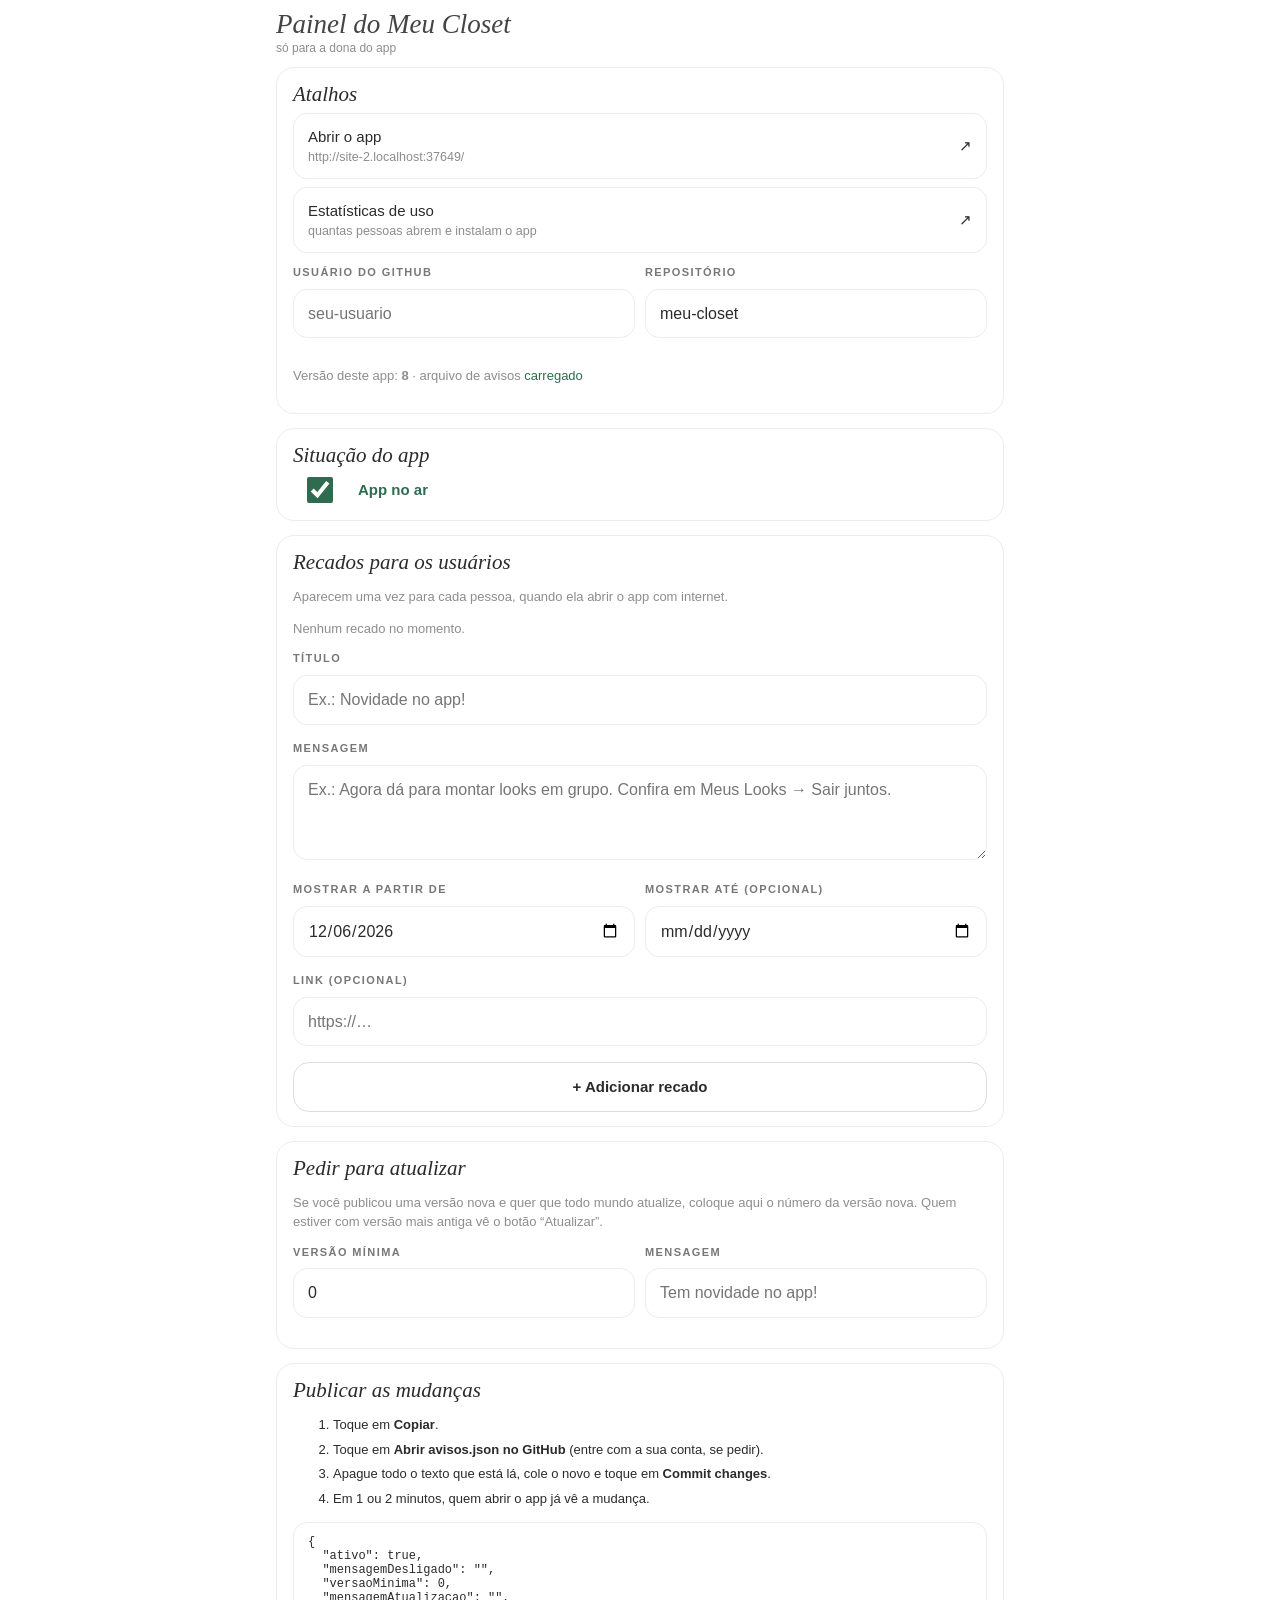
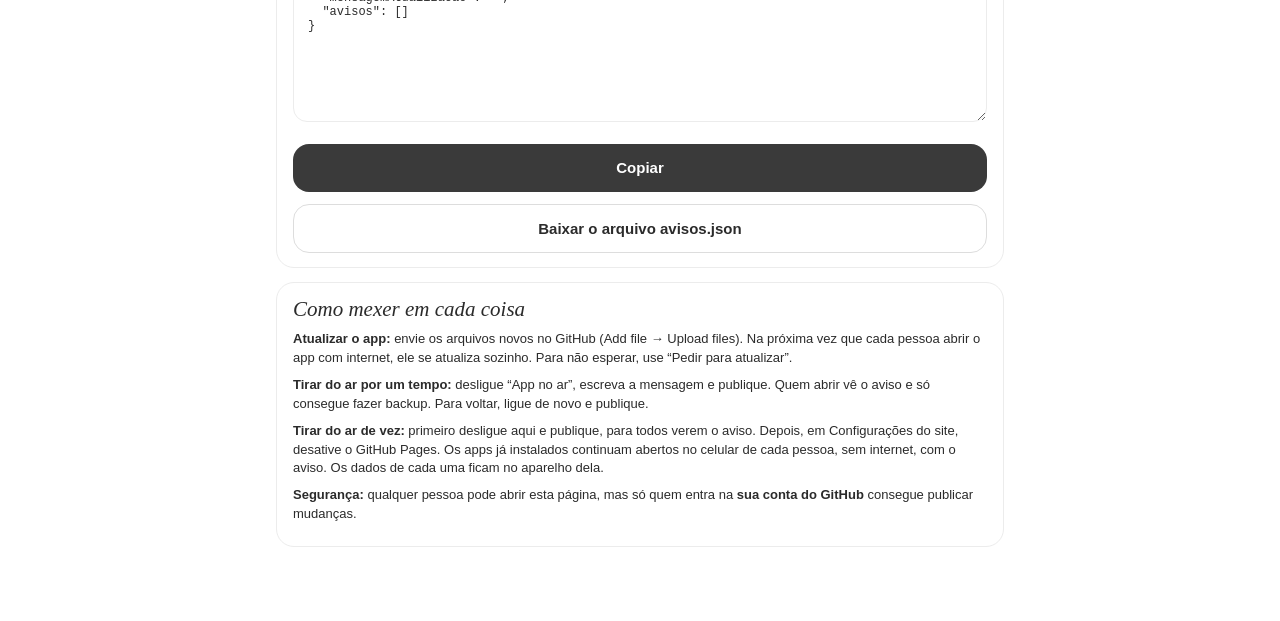
==== admin.html @ 073ff912 "Add files via upload" ====
<!doctype html>
<html lang="pt-BR">
<head>
  <meta charset="utf-8">
  <meta name="viewport" content="width=device-width, initial-scale=1, viewport-fit=cover">
  <title>Painel do Meu Closet</title>
  <meta name="robots" content="noindex">
  <link rel="icon" type="image/png" href="icons/icon-192.png">
  <link rel="stylesheet" href="css/app.css">
  <style>
    main { padding-bottom: 60px; }
    .card { border: 1px solid var(--line); border-radius: 18px; padding: 14px 16px; margin: 0 0 14px; }
    .card h3 { margin: 0 0 6px; font: italic 400 21px var(--serif); }
    .links { display: grid; gap: 8px; }
    .links a { display: flex; align-items: center; justify-content: space-between; border: 1px solid var(--line); border-radius: 14px; padding: 12px 14px; }
    .links a small { display: block; color: var(--muted); }
    .switch { display: flex; align-items: center; gap: 12px; font-weight: 600; }
    .switch input { width: 46px; height: 26px; accent-color: var(--ok); }
    .av { border: 1px solid var(--line); border-radius: 12px; padding: 10px 12px; margin: 8px 0; display: flex; gap: 10px; }
    .av div { flex: 1; } .av small { color: var(--muted); }
    .steps li { margin: 6px 0; }
    textarea.json { height: 200px; font: 12px ui-monospace, Menlo, Consolas, monospace; }
    .ok { color: var(--ok); } .bad { color: #b3261e; }
  </style>
</head>
<body>
<main>
  <header class="top"><div class="top-title"><h1>Painel do Meu Closet</h1><div class="top-sub">só para a dona do app</div></div></header>
  <div id="app"><p class="muted">Carregando…</p></div>
</main>
<div id="toast" class="toast"></div>
<script type="module">
import { CONFIG } from './js/config.js';

const $ = s => document.querySelector(s);
const esc = s => String(s ?? '').replace(/[&<>"']/g, c => ({ '&': '&amp;', '<': '&lt;', '>': '&gt;', '"': '&quot;', "'": '&#39;' }[c]));
const toast = m => { const t = $('#toast'); t.textContent = m; t.classList.add('show'); setTimeout(() => t.classList.remove('show'), 2400); };
const today = () => { const d = new Date(); return `${d.getFullYear()}-${String(d.getMonth() + 1).padStart(2, '0')}-${String(d.getDate()).padStart(2, '0')}`; };

// descobre usuário e repositório pelo endereço (ex.: maiolini.github.io/meu-closet)
const gh = (() => {
  const m = location.hostname.match(/^([^.]+)\.github\.io$/);
  const user = m ? m[1] : (localStorage.getItem('gh-user') || '');
  const repo = m ? (location.pathname.split('/').filter(Boolean)[0] || `${user}.github.io`) : (localStorage.getItem('gh-repo') || 'meu-closet');
  return { user, repo };
})();
const repoUrl = () => gh.user ? `https://github.com/${gh.user}/${gh.repo}` : '';
const appUrl = new URL('./', location.href).href;

let data = { ativo: true, mensagemDesligado: '', versaoMinima: 0, mensagemAtualizacao: '', avisos: [] };
let loaded = false;

async function load() {
  try {
    const r = await fetch('avisos.json?t=' + Date.now(), { cache: 'no-store' });
    if (r.ok) { data = { ...data, ...(await r.json()) }; loaded = true; }
  } catch { }
  draw();
}

function json() { return JSON.stringify(data, null, 2) + '\n'; }

function draw() {
  const stats = CONFIG.goatcounter ? `https://${CONFIG.goatcounter}.goatcounter.com` : '';
  $('#app').innerHTML = `
  <div class="card">
    <h3>Atalhos</h3>
    <div class="links">
      <a href="${appUrl}" target="_blank" rel="noopener"><span>Abrir o app<small>${esc(appUrl)}</small></span>↗</a>
      ${stats ? `<a href="${stats}" target="_blank" rel="noopener"><span>Estatísticas de uso<small>quantas pessoas abrem e instalam o app</small></span>↗</a>`
        : `<div class="pill warn">Contador desligado: falta o código do GoatCounter em js/config.js.</div>`}
      ${repoUrl() ? `<a href="${repoUrl()}" target="_blank" rel="noopener"><span>Arquivos do app no GitHub<small>onde você envia as atualizações</small></span>↗</a>
      <a href="${repoUrl()}/settings/pages" target="_blank" rel="noopener"><span>Configurações do site<small>publicar ou tirar o site do ar</small></span>↗</a>` : ''}
    </div>
    ${!location.hostname.endsWith('github.io') ? `<div class="grid2" style="margin-top:12px">
      <div class="field"><label>Usuário do GitHub</label><input id="ghu" value="${esc(gh.user)}" placeholder="seu-usuario"></div>
      <div class="field"><label>Repositório</label><input id="ghr" value="${esc(gh.repo)}"></div></div>` : ''}
    <p class="small muted">Versão deste app: <b>${CONFIG.appVersion}</b> · arquivo de avisos ${loaded ? '<span class="ok">carregado</span>' : '<span class="bad">não encontrado (vai criar um novo)</span>'}</p>
  </div>

  <div class="card">
    <h3>Situação do app</h3>
    <label class="switch"><input type="checkbox" id="ativo" ${data.ativo !== false ? 'checked' : ''}> ${data.ativo !== false ? '<span class="ok">App no ar</span>' : '<span class="bad">App FORA do ar</span>'}</label>
    ${data.ativo === false ? `<div class="field" style="margin-top:12px"><label>Mensagem para quem abrir o app</label>
      <textarea id="msgOff" rows="3" placeholder="Ex.: Estamos em manutenção, volta amanhã!">${esc(data.mensagemDesligado)}</textarea></div>
      <p class="hint">Mesmo fora do ar, cada pessoa ainda consegue fazer backup dos próprios dados.</p>` : ''}
  </div>

  <div class="card">
    <h3>Recados para os usuários</h3>
    <p class="small muted">Aparecem uma vez para cada pessoa, quando ela abrir o app com internet.</p>
    ${(data.avisos || []).map((a, i) => `<div class="av"><div><b>${esc(a.titulo || '(sem título)')}</b><br>${esc(a.texto)}<br><small>${a.desde ? 'de ' + a.desde + ' ' : ''}${a.ate ? 'até ' + a.ate : 'sem data para sair'}</small></div><button class="icon-btn" data-rm="${i}" aria-label="Remover">✕</button></div>`).join('') || '<p class="muted small">Nenhum recado no momento.</p>'}
    <div class="field"><label>Título</label><input id="at" placeholder="Ex.: Novidade no app!"></div>
    <div class="field"><label>Mensagem</label><textarea id="ax" rows="3" placeholder="Ex.: Agora dá para montar looks em grupo. Confira em Meus Looks → Sair juntos."></textarea></div>
    <div class="grid2"><div class="field"><label>Mostrar a partir de</label><input type="date" id="ad" value="${today()}"></div><div class="field"><label>Mostrar até (opcional)</label><input type="date" id="aa"></div></div>
    <div class="field"><label>Link (opcional)</label><input id="al" placeholder="https://…"></div>
    <button class="btn block ghost" data-act="add">+ Adicionar recado</button>
  </div>

  <div class="card">
    <h3>Pedir para atualizar</h3>
    <p class="small muted">Se você publicou uma versão nova e quer que todo mundo atualize, coloque aqui o número da versão nova. Quem estiver com versão mais antiga vê o botão “Atualizar”.</p>
    <div class="grid2"><div class="field"><label>Versão mínima</label><input type="number" id="vm" min="0" value="${Number(data.versaoMinima) || 0}"></div>
      <div class="field"><label>Mensagem</label><input id="vmsg" value="${esc(data.mensagemAtualizacao)}" placeholder="Tem novidade no app!"></div></div>
  </div>

  <div class="card">
    <h3>Publicar as mudanças</h3>
    <ol class="steps small">
      <li>Toque em <b>Copiar</b>.</li>
      <li>Toque em <b>Abrir avisos.json no GitHub</b> (entre com a sua conta, se pedir).</li>
      <li>Apague todo o texto que está lá, cole o novo e toque em <b>Commit changes</b>.</li>
      <li>Em 1 ou 2 minutos, quem abrir o app já vê a mudança.</li>
    </ol>
    <textarea class="json" id="json" readonly>${esc(json())}</textarea>
    <div class="row-btns wide">
      <button class="btn" data-act="copy">Copiar</button>
      ${repoUrl() ? `<a class="btn ghost" href="${repoUrl()}/edit/main/avisos.json" target="_blank" rel="noopener">Abrir avisos.json no GitHub</a>` : ''}
    </div>
    <button class="btn block ghost" data-act="dl">Baixar o arquivo avisos.json</button>
  </div>

  <div class="card prose small">
    <h3>Como mexer em cada coisa</h3>
    <p><b>Atualizar o app:</b> envie os arquivos novos no GitHub (Add file → Upload files). Na próxima vez que cada pessoa abrir o app com internet, ele se atualiza sozinho. Para não esperar, use “Pedir para atualizar”.</p>
    <p><b>Tirar do ar por um tempo:</b> desligue “App no ar”, escreva a mensagem e publique. Quem abrir vê o aviso e só consegue fazer backup. Para voltar, ligue de novo e publique.</p>
    <p><b>Tirar do ar de vez:</b> primeiro desligue aqui e publique, para todos verem o aviso. Depois, em Configurações do site, desative o GitHub Pages. Os apps já instalados continuam abertos no celular de cada pessoa, sem internet, com o aviso. Os dados de cada uma ficam no aparelho dela.</p>
    <p><b>Segurança:</b> qualquer pessoa pode abrir esta página, mas só quem entra na <b>sua conta do GitHub</b> consegue publicar mudanças.</p>
  </div>`;
}

function sync() {
  const v = id => $(id)?.value;
  if ($('#msgOff')) data.mensagemDesligado = v('#msgOff');
  data.versaoMinima = Number(v('#vm')) || 0;
  data.mensagemAtualizacao = v('#vmsg') || '';
  if ($('#ghu')) { gh.user = v('#ghu').trim(); gh.repo = v('#ghr').trim() || 'meu-closet'; localStorage.setItem('gh-user', gh.user); localStorage.setItem('gh-repo', gh.repo); }
  $('#json').value = json();
}
document.addEventListener('input', sync);
document.addEventListener('change', e => {
  if (e.target.id === 'ativo') { sync(); data.ativo = e.target.checked; if (!data.ativo && !data.mensagemDesligado) data.mensagemDesligado = 'O Meu Closet está em manutenção. Volta logo!'; draw(); }
  if (e.target.id === 'ghu' || e.target.id === 'ghr') draw();
});
document.addEventListener('click', async e => {
  const rm = e.target.closest('[data-rm]');
  if (rm) { sync(); data.avisos.splice(+rm.dataset.rm, 1); return draw(); }
  const a = e.target.closest('[data-act]'); if (!a) return;
  if (a.dataset.act === 'add') {
    sync();
    const texto = $('#ax').value.trim();
    if (!texto) return toast('Escreva a mensagem.');
    const titulo = $('#at').value.trim();
    const slug = (titulo || texto).normalize('NFD').replace(/[̀-ͯ]/g, '').toLowerCase().replace(/[^a-z0-9]+/g, '-').slice(0, 30).replace(/^-+|-+$/g, '');
    data.avisos = [...(data.avisos || []), { id: `${today()}-${slug}-${Math.random().toString(36).slice(2, 6)}`, titulo, texto, desde: $('#ad').value || '', ate: $('#aa').value || '', link: $('#al').value.trim() }]
      .map(x => Object.fromEntries(Object.entries(x).filter(([, v]) => v !== '')));
    draw(); toast('Recado adicionado — agora publique.');
  } else if (a.dataset.act === 'copy') {
    sync();
    try { await navigator.clipboard.writeText(json()); toast('Copiado!'); } catch { $('#json').select(); toast('Selecionado — copie.'); }
  } else if (a.dataset.act === 'dl') {
    sync();
    const url = URL.createObjectURL(new Blob([json()], { type: 'application/json' }));
    const l = Object.assign(document.createElement('a'), { href: url, download: 'avisos.json' });
    document.body.appendChild(l); l.click(); setTimeout(() => { URL.revokeObjectURL(url); l.remove(); }, 2000);
  }
});
load();
</script>
</body>
</html>
---- css/app.css ----
:root {
  --bg: #ffffff;
  --ink: #2b2b2b;
  --muted: #8d8d8d;
  --line: #ececec;
  --soft: #f7f5f4;
  --wine: #7a2340;
  --wine-soft: #f7ebef;
  --dark: #3a3a3a;
  --ok: #2e6b4f;
  --warn: #b5562a;
  --radius: 18px;
  --serif: "Iowan Old Style", "Palatino Linotype", Palatino, Georgia, "Times New Roman", serif;
  --sans: -apple-system, BlinkMacSystemFont, "SF Pro Text", "Segoe UI", Roboto, "Helvetica Neue", Arial, sans-serif;
  --safe-b: env(safe-area-inset-bottom, 0px);
  --safe-t: env(safe-area-inset-top, 0px);
  --tabbar: calc(64px + var(--safe-b));
}
* { box-sizing: border-box; -webkit-tap-highlight-color: transparent; }
html { -webkit-text-size-adjust: 100%; }
body { margin: 0; background: var(--bg); color: var(--ink); font: 15px/1.45 var(--sans); }
body.noscroll { overflow: hidden; }
main { max-width: 760px; margin: 0 auto; padding: var(--safe-t) 16px calc(var(--tabbar) + 90px); min-height: 100vh; }
a { color: inherit; text-decoration: none; }
button, input, select, textarea { font: inherit; color: inherit; }
button { background: none; border: 0; padding: 0; cursor: pointer; }
img { display: block; max-width: 100%; }
code { background: var(--soft); padding: 1px 5px; border-radius: 5px; font-size: .9em; }
.ic { width: 22px; height: 22px; flex: none; }
.muted { color: var(--muted); }
.small { font-size: 13px; }
.center { text-align: center; }
.serif { font-family: var(--serif); font-style: italic; font-weight: 400; }
.big { font-size: 28px; margin: 14px 0 2px; line-height: 1.15; }
.pad { padding: 4px 0; }
.ok { color: var(--ok); }
.warn { color: var(--warn); }
.grow { flex: 1; }
[hidden] { display: none !important; }

/* ---------- topo ---------- */
.top { display: flex; align-items: center; gap: 8px; padding: 14px 0 10px; min-height: 64px; position: sticky; top: 0; background: rgba(255,255,255,.94); backdrop-filter: blur(10px); -webkit-backdrop-filter: blur(10px); z-index: 20; margin: 0 -16px; padding-left: 16px; padding-right: 16px; padding-top: calc(10px + var(--safe-t)); }
.top-title { flex: 1; min-width: 0; }
.top h1 { font: italic 400 27px/1.1 var(--serif); margin: 0; white-space: nowrap; overflow: hidden; text-overflow: ellipsis; color: #444; }
.top h1.logo { font-size: 30px; font-weight: 600; letter-spacing: -.5px; color: #555; }
.top-sub { font-size: 12px; color: var(--muted); white-space: nowrap; overflow: hidden; text-overflow: ellipsis; }
.top-right { display: flex; align-items: center; gap: 2px; }
.icon-btn { width: 40px; height: 40px; display: inline-grid; place-items: center; border-radius: 50%; color: #777; position: relative; flex: none; }
.icon-btn:active { background: var(--soft); }
.icon-btn.boxed { border: 1px solid var(--line); border-radius: 14px; width: 46px; height: 46px; }
.icon-btn.badge::after { content: attr(data-n); position: absolute; top: -4px; right: -4px; background: var(--wine); color: #fff; font-size: 11px; min-width: 18px; height: 18px; border-radius: 9px; display: grid; place-items: center; }
.avatar-btn { margin-left: 4px; }
.avatar { width: 38px; height: 38px; border-radius: 50%; display: inline-grid; place-items: center; color: #fff; font-weight: 600; font-size: 15px; overflow: hidden; flex: none; vertical-align: middle; }
.avatar img { width: 100%; height: 100%; object-fit: cover; }
.avatar.xs { width: 20px; height: 20px; font-size: 10px; }
.avatar.lg { width: 64px; height: 64px; font-size: 26px; }

.install { display: flex; align-items: center; gap: 10px; background: var(--wine-soft); color: var(--wine); padding: calc(10px + var(--safe-t)) 14px 10px; font-size: 13px; }
.install span { flex: 1; }
.banner { display: flex; gap: 10px; align-items: center; background: #fff6ec; color: #8a4b13; padding: 10px 14px; border-radius: 14px; font-size: 13px; margin-bottom: 10px; }
.banner b { text-decoration: underline; }

/* ---------- busca / chips ---------- */
.toolbar { display: flex; gap: 8px; align-items: center; margin: 4px 0 12px; }
.search { flex: 1; display: flex; align-items: center; gap: 8px; border: 1px solid var(--line); border-radius: 16px; padding: 0 14px; height: 46px; color: var(--muted); min-width: 0; }
.search input { border: 0 !important; padding: 0 !important; border-radius: 0 !important; outline: 0; flex: 1; min-width: 0; background: transparent; font-size: 16px; color: var(--ink); }
.seg { display: flex; border: 1px solid var(--line); border-radius: 16px; overflow: hidden; height: 46px; }
.seg button { width: 44px; display: grid; place-items: center; color: #aaa; }
.seg button.on { color: var(--ink); background: var(--soft); }
.chips { display: flex; gap: 8px; overflow-x: auto; padding: 2px 16px 10px; margin: 0 -16px; scrollbar-width: none; }
.chips::-webkit-scrollbar, .hscroll::-webkit-scrollbar { display: none; }
.field .chips { flex-wrap: wrap; overflow: visible; margin: 0; padding: 0; }
.chip { flex: none; display: inline-flex; align-items: center; gap: 6px; border: 1px solid var(--line); border-radius: 999px; padding: 8px 15px; font-size: 13px; letter-spacing: .4px; text-transform: uppercase; color: #777; background: #fff; white-space: nowrap; }
.chip .ic { width: 15px; height: 15px; }
.chip.on { background: var(--dark); color: #fff; border-color: var(--dark); }
.chips + .chips .chip.on { background: #fff; color: var(--ink); border: 1.5px solid var(--ink); }
.dot { width: 9px; height: 9px; border-radius: 50%; display: inline-block; flex: none; }
.sticky-chips { position: sticky; top: calc(64px + var(--safe-t)); background: rgba(255,255,255,.96); z-index: 15; margin: 0 -16px; padding: 0 16px; border-bottom: 1px solid #f3f3f3; }
.count { font-size: 12px; color: var(--muted); margin: 10px 0 6px; text-transform: uppercase; letter-spacing: .6px; }

/* ---------- grade de peças ---------- */
.igrid { display: grid; grid-template-columns: repeat(3, 1fr); gap: 18px 12px; }
@media (min-width: 600px) { .igrid { grid-template-columns: repeat(4, 1fr); } }
.icard { cursor: pointer; min-width: 0; }
.icard .ph { position: relative; aspect-ratio: 1; display: grid; place-items: center; border-radius: 14px; overflow: hidden; }
.icard .ph img { width: 100%; height: 100%; object-fit: contain; }
.icard.sel .ph { outline: 2.5px solid var(--wine); outline-offset: -2px; background: var(--wine-soft); }
.noph { width: 100%; height: 100%; display: grid; place-items: center; color: #ccc; background: var(--soft); }
.noph .ic { width: 36%; height: 36%; }
.bdot { position: absolute; top: 6px; right: 6px; width: 9px; height: 9px; border-radius: 50%; box-shadow: 0 0 0 2px #fff; }
.score { position: absolute; left: 6px; top: 6px; font-size: 11px; font-weight: 700; padding: 2px 6px; border-radius: 8px; color: #fff; }
.score.hi { background: var(--ok); } .score.mid { background: #c48a2a; } .score.lo { background: #b0b0b0; }
.harm .score, .verdict .score { position: static; }
.selmark { position: absolute; right: 6px; bottom: 6px; background: var(--wine); color: #fff; width: 24px; height: 24px; border-radius: 50%; display: grid; place-items: center; }
.selmark .ic { width: 15px; height: 15px; }
.stbadge { position: absolute; left: 6px; bottom: 6px; background: rgba(58,58,58,.85); color: #fff; font-size: 10px; padding: 2px 6px; border-radius: 6px; }
.icard .nm { font-size: 14px; margin-top: 6px; white-space: nowrap; overflow: hidden; text-overflow: ellipsis; }
.icard .sub { font-size: 10px; color: var(--muted); letter-spacing: .8px; text-transform: uppercase; white-space: nowrap; overflow: hidden; text-overflow: ellipsis; }

.rows { display: flex; flex-direction: column; }
.irow { display: flex; align-items: center; gap: 12px; padding: 10px 0; border-bottom: 1px solid #f4f4f4; cursor: pointer; }
.irow.done .nm { text-decoration: line-through; color: var(--muted); }
.irow .thumb, .ck .thumb { width: 54px; height: 54px; border-radius: 50%; border: 1px solid var(--line); overflow: hidden; display: grid; place-items: center; color: #ccc; flex: none; background: #fff; }
.irow .thumb img, .ck .thumb img { width: 100%; height: 100%; object-fit: contain; }
.irow-main { flex: 1; min-width: 0; }
.irow .nm { font-size: 15px; white-space: nowrap; overflow: hidden; text-overflow: ellipsis; }
.irow .sub { font-size: 13px; color: var(--muted); }
.irow-right { text-align: right; font-size: 13px; flex: none; }
.irow .bl { display: inline-flex; align-items: center; gap: 6px; font-weight: 600; font-size: 13px; }
.rank { width: 18px; color: var(--muted); font-size: 13px; text-align: center; flex: none; }

.fab { position: fixed; left: 50%; transform: translateX(-50%); bottom: calc(var(--tabbar) + 18px); width: 62px; height: 62px; border-radius: 50%; background: var(--dark); color: #fff; display: grid; place-items: center; box-shadow: 0 8px 22px rgba(0,0,0,.22); z-index: 30; }
.fab .ic { width: 28px; height: 28px; }

/* ---------- barra inferior ---------- */
.tabbar { position: fixed; left: 0; right: 0; bottom: 0; height: var(--tabbar); padding-bottom: var(--safe-b); display: flex; background: rgba(255,255,255,.97); backdrop-filter: blur(10px); -webkit-backdrop-filter: blur(10px); border-top: 1px solid #f0f0f0; z-index: 40; }
.tabbar a { flex: 1; display: flex; flex-direction: column; align-items: center; justify-content: center; gap: 3px; font-size: 11px; color: #a5a5a5; }
.tabbar a .ic { width: 26px; height: 26px; }
.tabbar a.on { color: var(--wine); font-weight: 600; }

/* ---------- botões ---------- */
.btn { display: inline-flex; align-items: center; justify-content: center; gap: 8px; background: var(--dark); color: #fff; border-radius: 16px; padding: 13px 20px; font-weight: 600; font-size: 15px; text-align: center; }
.btn .ic { width: 18px; height: 18px; }
.btn.ghost { background: #fff; color: var(--ink); border: 1px solid #ddd; }
.btn.danger { background: #fff; color: #b3261e; border: 1px solid #f0c9c6; }
.btn.small { padding: 8px 14px; font-size: 13px; border-radius: 12px; }
.btn.block { display: flex; width: 100%; margin-top: 12px; }
.btn:active { opacity: .85; }
.row-btns { display: flex; gap: 8px; flex-wrap: wrap; margin-top: 10px; }
.row-btns.wide { margin: 16px 0 6px; }
.row-btns.wide .btn { flex: 1 1 0; min-width: 0; padding-left: 10px; padding-right: 10px; }
.link { color: var(--wine); text-decoration: underline; }
.empty-state { text-align: center; color: var(--muted); padding: 50px 20px; }
.empty-state .ic { width: 46px; height: 46px; color: #ccc; }
.empty-state .row-btns { justify-content: center; margin: 16px 0; }
.empty-mini { text-align: center; color: var(--muted); border: 1px dashed #e5e5e5; border-radius: var(--radius); padding: 22px; font-size: 14px; }
.empty-mini .ic { color: var(--wine); }
.hint { font-size: 13px; color: var(--muted); margin: 6px 0 12px; display: flex; gap: 6px; align-items: flex-start; }
.hint .ic { width: 16px; height: 16px; margin-top: 2px; color: var(--wine); }
.foot { font-size: 12.5px; color: var(--muted); text-align: center; margin: 22px 10px; }
.pill { display: inline-block; font-size: 13px; padding: 6px 12px; border-radius: 12px; background: var(--soft); margin: 8px 0 0; }
.pill.warn { background: #fff4ea; color: #8a4b13; }

/* ---------- formulário ---------- */
.form { padding-bottom: 20px; }
.field { margin: 0 0 16px; min-width: 0; }
.field > label { display: block; font-size: 11px; letter-spacing: 1.4px; text-transform: uppercase; color: #777; font-weight: 600; margin-bottom: 8px; }
.field > label .muted { text-transform: none; letter-spacing: 0; font-weight: 400; }
input:not([type=checkbox]):not([type=color]), select, textarea { width: 100%; border: 1px solid var(--line); border-radius: 14px; padding: 12px 14px; background: #fff; font-size: 16px; outline: none; -webkit-appearance: none; appearance: none; }
select { background: #fff url("data:image/svg+xml,%3Csvg xmlns='http://www.w3.org/2000/svg' width='12' height='12' viewBox='0 0 24 24' fill='none' stroke='%23999' stroke-width='2.5'%3E%3Cpath d='m6 9 6 6 6-6'/%3E%3C/svg%3E") no-repeat right 14px center; padding-right: 34px; }
input:focus, select:focus, textarea:focus { border-color: #bbb; }
input[type=date] { min-height: 46px; }
.grid2 { display: grid; grid-template-columns: 1fr 1fr; gap: 10px; }
.photos-edit { display: flex; gap: 10px; overflow-x: auto; padding: 4px 0 6px; }
.ph-edit, .ph-add { position: relative; flex: none; width: 110px; height: 110px; border-radius: 16px; border: 1px solid var(--line); overflow: hidden; display: grid; place-items: center; background: #fff; }
.ph-edit img { width: 100%; height: 100%; object-fit: contain; }
.ph-edit .cap { position: absolute; top: 6px; left: 6px; background: var(--wine); color: #fff; font-size: 10px; padding: 2px 6px; border-radius: 6px; }
.ph-edit .lbl, .slide .lbl { position: absolute; bottom: 6px; left: 6px; background: rgba(255,255,255,.9); font-size: 10px; padding: 2px 6px; border-radius: 6px; color: #555; }
.ph-add { border-style: dashed; color: var(--wine); align-content: center; gap: 4px; font-size: 12px; }
.ph-add.wide { width: 100%; height: 220px; margin: 6px 0 12px; }
.ph-add.wide img { width: 100%; height: 100%; object-fit: contain; }
.ficha { border: 1px solid var(--line); border-radius: 16px; padding: 12px 14px; margin: 6px 0 18px; background: var(--soft); }
.ficha summary { cursor: pointer; display: flex; gap: 8px; align-items: center; color: var(--wine); font-weight: 600; list-style: none; }
.ficha summary::-webkit-details-marker { display: none; }
.ficha textarea { margin: 10px 0 8px; font-size: 14px; }
.colors { display: flex; flex-direction: column; gap: 8px; }
.cchip { display: flex; align-items: center; gap: 8px; }
.cchip select { flex: 1; padding-top: 9px; padding-bottom: 9px; }
.sw-in { position: relative; width: 40px; height: 40px; border-radius: 50%; border: 1px solid #ddd; overflow: hidden; flex: none; }
.sw-in input { position: absolute; inset: 0; opacity: 0; width: 100%; height: 100%; cursor: pointer; }
.pct { width: 38px; font-size: 12px; color: var(--muted); text-align: right; }
.x { width: 30px; height: 30px; display: grid; place-items: center; color: #aaa; flex: none; }
.x .ic { width: 16px; height: 16px; }
.row-chips { display: flex; gap: 8px; flex-wrap: wrap; }
.tag-in { display: flex; align-items: center; gap: 6px; border: 1px solid var(--line); border-radius: 14px; padding-left: 14px; color: var(--muted); margin-top: 10px; }
.tag-in input { border: 0 !important; padding-left: 0 !important; }
.tags { display: flex; flex-wrap: wrap; gap: 8px; margin-top: 10px; }
.tagc { display: inline-flex; align-items: center; gap: 4px; font-weight: 600; font-size: 13px; }
.tagc button { color: #bbb; } .tagc .ic { width: 14px; height: 14px; }
.form-actions { position: sticky; bottom: calc(var(--tabbar) + 8px); background: linear-gradient(transparent, #fff 30%); padding-top: 14px; }
.colordot { width: 34px; height: 34px; border-radius: 50%; border: 3px solid #fff; box-shadow: 0 0 0 1px #ddd; }
.colordot.on { box-shadow: 0 0 0 2px var(--ink); }

/* ---------- detalhe ---------- */
.carousel { display: flex; overflow-x: auto; scroll-snap-type: x mandatory; margin: 0 -16px; scrollbar-width: none; }
.carousel::-webkit-scrollbar { display: none; }
.slide { flex: 0 0 100%; scroll-snap-align: center; aspect-ratio: 1; display: grid; place-items: center; position: relative; max-height: 62vh; }
.slide img { width: 100%; height: 100%; object-fit: contain; }
.slide.noph .ic { width: 80px; height: 80px; color: #ddd; }
.dots { display: flex; justify-content: center; gap: 6px; margin: 8px 0; }
.dots span { width: 6px; height: 6px; border-radius: 50%; background: #ddd; }
.dots span.on { background: var(--wine); }
.stats { display: grid; grid-template-columns: repeat(3, 1fr); gap: 8px; margin: 16px 0 6px; }
.stats.four { grid-template-columns: repeat(2, 1fr); }
@media (min-width: 560px) { .stats.four { grid-template-columns: repeat(4, 1fr); } }
.stats > div { background: var(--soft); border-radius: 14px; padding: 10px 12px; }
.stats small { display: block; font-size: 10.5px; letter-spacing: 1px; text-transform: uppercase; color: var(--muted); }
.stats b { font: italic 400 19px var(--serif); }
.thermo-card { border: 1px solid var(--line); border-left: 4px solid var(--b); border-radius: 14px; padding: 12px 14px; margin: 12px 0; }
.tc-top { display: flex; align-items: center; gap: 8px; }
.sec { font-size: 11.5px; letter-spacing: 1.6px; text-transform: uppercase; color: #777; font-weight: 600; margin: 26px 0 10px; display: flex; align-items: center; gap: 8px; }
.color-list { display: flex; flex-wrap: wrap; gap: 8px; margin-bottom: 8px; }
.cpill { display: inline-flex; align-items: center; gap: 7px; border: 1px solid var(--line); border-radius: 999px; padding: 5px 12px 5px 5px; font-size: 14px; }
.cpill small { color: var(--muted); }
.sw { width: 22px; height: 22px; border-radius: 50%; border: 1px solid rgba(0,0,0,.12); display: inline-block; flex: none; }
.hscroll { display: flex; gap: 12px; overflow-x: auto; margin: 0 -16px; padding: 0 16px 6px; scrollbar-width: none; }
.hscroll .icard { flex: 0 0 104px; }
.dl { display: grid; grid-template-columns: 120px 1fr; gap: 8px 12px; margin: 0; font-size: 14px; }
.dl dt { color: var(--muted); } .dl dd { margin: 0; white-space: pre-wrap; }
.mini-look { flex: 0 0 150px; position: relative; display: block; }
.mini-look > a, .mini-look { color: inherit; }
.mini-look span { display: block; font-size: 13px; margin-top: 4px; white-space: nowrap; overflow: hidden; text-overflow: ellipsis; }
.mini-look .x { position: absolute; top: 4px; right: 4px; background: #fff; border-radius: 50%; box-shadow: 0 1px 4px rgba(0,0,0,.15); }
.hist { list-style: none; padding: 0; margin: 0; }
.hist li { display: flex; gap: 8px; align-items: center; padding: 6px 0; font-size: 14px; }
.hist .ic { width: 18px; color: var(--ok); }

/* ---------- looks ---------- */
.quick { display: grid; grid-template-columns: repeat(3, 1fr); gap: 8px; margin-bottom: 12px; }
.qcard { border: 1px solid var(--line); border-radius: 16px; padding: 12px 8px; display: flex; flex-direction: column; align-items: center; gap: 6px; font-size: 12.5px; text-align: center; color: #555; }
.qcard .ic { color: var(--wine); }
.lgrid { display: grid; grid-template-columns: 1fr 1fr; gap: 14px; }
@media (min-width: 600px) { .lgrid { grid-template-columns: repeat(3, 1fr); } }
.lcard { border: 1px solid var(--line); border-radius: 22px; padding: 10px 10px 12px; cursor: pointer; min-width: 0; }
.lc-name { font-size: 17px; margin: 8px 4px 0; white-space: nowrap; overflow: hidden; text-overflow: ellipsis; }
.lc-sub { font: italic 13px var(--serif); color: var(--muted); margin: 0 4px; display: flex; gap: 4px; align-items: center; flex-wrap: wrap; }
.collage { aspect-ratio: 1; display: flex; gap: 4px; }
.collage.big { max-width: 480px; margin: 0 auto; }
.collage.empty { display: grid; place-items: center; color: #ddd; background: var(--soft); border-radius: 14px; }
.collage .cg { flex: 1; display: grid; grid-template-columns: repeat(var(--c), 1fr); align-content: center; gap: 4px; min-width: 0; }
.collage .cg img, .collage .cg .noph { width: 100%; aspect-ratio: 1; object-fit: contain; border-radius: 8px; }
.collage.split .col { flex: 1; position: relative; display: flex; min-width: 0; }
.collage.split .col + .col { border-left: 1px dashed #e3e3e3; padding-left: 4px; }
.collage.split .cg { grid-template-columns: repeat(min(var(--c), 2), 1fr); }
.collage .who { position: absolute; top: 0; left: 0; }
.collage.sm { width: 100%; }
.consult { background: var(--soft); border-radius: var(--radius); padding: 14px 16px; margin: 14px 0; }
.consult .ct { display: flex; align-items: center; gap: 8px; color: var(--wine); }
.consult .ct b { color: var(--ink); flex: 1; }
.consult ul { margin: 8px 0 0; padding-left: 18px; font-size: 14px; }
.consult li { margin: 4px 0; }
.score-big { font: italic 22px var(--serif); color: var(--ok); }
.uses { display: flex; flex-direction: column; gap: 10px; }
.use { display: flex; gap: 12px; align-items: center; }
.use img, .use .noph { width: 64px; height: 64px; border-radius: 12px; object-fit: cover; }
.use.programado .noph { color: #c48a2a; }
.composer .comp-preview { position: sticky; top: calc(64px + var(--safe-t)); background: #fff; z-index: 14; margin: 0 -16px 8px; padding: 6px 16px 10px; border-bottom: 1px solid #f1f1f1; }
.sel-strip { display: flex; gap: 8px; overflow-x: auto; scrollbar-width: none; }
.sel-it { position: relative; width: 64px; height: 64px; flex: none; border-radius: 12px; border: 1px solid var(--line); display: grid; place-items: center; }
.sel-it img { width: 100%; height: 100%; object-fit: contain; border-radius: 12px; }
.sel-it .x { position: absolute; top: -6px; right: -6px; width: 20px; height: 20px; background: var(--dark); color: #fff; border-radius: 50%; }
.sel-it .x .ic { width: 12px; height: 12px; }
.sel-it .avatar { position: absolute; bottom: -4px; left: -4px; }
.harm { display: flex; align-items: center; gap: 8px; margin-top: 8px; }
.ptabs { display: flex; gap: 8px; margin: 6px 0 10px; }
.ptabs button { flex: 1; display: flex; align-items: center; justify-content: center; gap: 6px; padding: 10px; border-radius: 14px; border: 1px solid var(--line); font-size: 14px; }
.ptabs button.on { border-color: var(--ink); font-weight: 600; }
.ptabs small { background: var(--soft); border-radius: 8px; padding: 0 6px; }
.comp-form { margin-top: 24px; border-top: 1px solid var(--line); padding-top: 16px; }

/* ---------- planejamento ---------- */
.tabs { display: flex; margin: 0 0 14px; }
.tabs button { flex: 1; padding: 12px 4px; font-size: 12.5px; letter-spacing: 1.2px; text-transform: uppercase; color: #999; font-weight: 600; border-radius: 12px; }
.tabs button.on { color: var(--ink); box-shadow: 0 2px 10px rgba(0,0,0,.07); }
.subtabs { display: flex; gap: 22px; border-bottom: 1px solid var(--line); margin-bottom: 14px; }
.subtabs button { padding: 10px 0; font-size: 13px; letter-spacing: 1.4px; text-transform: uppercase; color: #999; font-weight: 600; border-bottom: 2px solid transparent; margin-bottom: -1px; }
.subtabs button.on { color: var(--ink); border-color: var(--ink); }
.cal-head { display: flex; align-items: center; justify-content: space-between; }
.cal-head h2 { font-size: 24px; margin: 0; cursor: pointer; }
.legend { display: flex; flex-wrap: wrap; justify-content: center; gap: 6px 14px; font-size: 12px; color: #888; margin: 10px 0 14px; }
.legend span { display: inline-flex; align-items: center; gap: 5px; }
.lg { width: 16px; height: 16px; border-radius: 50%; display: inline-grid; place-items: center; font-style: normal; }
.lg .ic { width: 11px; height: 11px; }
.lg.prog { border: 1.5px solid #ddd; }
.lg.pend { color: var(--wine); border: 1.5px solid var(--wine); }
.lg.ok { background: var(--ok); color: #fff; }
.lg.more { width: auto; padding: 0 5px; border-radius: 8px; background: var(--wine); color: #fff; font-size: 10px; }
.cal { display: grid; grid-template-columns: repeat(7, 1fr); gap: 6px; }
.wd { text-align: center; font-size: 12px; color: #999; padding-bottom: 4px; }
.cday { position: relative; aspect-ratio: .82; border-radius: 14px; border: 1px solid #f0f0f0; display: block; overflow: hidden; background: #fff; }
.cday .n { position: absolute; top: 4px; left: 6px; font-size: 11.5px; color: #888; z-index: 2; }
.cday.out { opacity: .35; }
.cday.today { border: 2px solid var(--wine); }
.cday img { position: absolute; inset: 14px 2px 2px; width: calc(100% - 4px); height: calc(100% - 16px); object-fit: contain; }
.cday .more { position: absolute; top: 3px; right: 3px; background: var(--wine); color: #fff; font-size: 9.5px; padding: 0 4px; border-radius: 7px; z-index: 2; }
.cday .st { position: absolute; bottom: 3px; right: 3px; width: 16px; height: 16px; border-radius: 50%; display: grid; place-items: center; z-index: 2; }
.cday .st .ic { width: 11px; height: 11px; }
.cday .st.ok { background: var(--ok); color: #fff; }
.cday .st.pend { background: #fff; color: var(--wine); box-shadow: 0 0 0 1.5px var(--wine); }
.devent { display: flex; gap: 12px; padding: 10px 0; border-bottom: 1px solid #f3f3f3; }
.devent .collage { width: 90px; flex: none; }
.de-main { flex: 1; min-width: 0; }
.gauge { display: flex; height: 12px; border-radius: 6px; overflow: hidden; gap: 2px; margin: 4px 0 4px; }
.gauge-legend { display: flex; justify-content: space-between; font-size: 11px; color: var(--muted); margin-bottom: 12px; }
.trip { display: flex; align-items: center; gap: 10px; border: 1px solid var(--line); border-radius: var(--radius); padding: 14px 16px; margin-bottom: 10px; cursor: pointer; }
.trip > div { flex: 1; }
.tday { border-bottom: 1px solid #f2f2f2; padding: 10px 0; }
.td-head { display: flex; align-items: center; gap: 8px; margin-bottom: 8px; }
.td-head .chip { padding: 6px 10px; font-size: 11.5px; }
.tday .mini-look { flex-basis: 120px; }
.progress { height: 8px; background: var(--soft); border-radius: 4px; overflow: hidden; margin-bottom: 10px; }
.progress span { display: block; height: 100%; background: var(--ok); }
.who-head { display: flex; align-items: center; gap: 6px; font-weight: 600; margin: 14px 0 4px; }
.checklist { display: flex; flex-direction: column; }
.ck { display: flex; align-items: center; gap: 10px; padding: 8px 0; border-bottom: 1px solid #f5f5f5; cursor: pointer; }
.ck input { width: 22px; height: 22px; accent-color: var(--wine); flex: none; }
.ck .thumb { width: 42px; height: 42px; }
.ck > span:not(.thumb) { flex: 1; }
.ck small { display: block; color: var(--muted); font-size: 12px; }
.ck.done > span:not(.thumb) { text-decoration: line-through; color: var(--muted); }
.ckbtn { width: 28px; height: 28px; border-radius: 50%; border: 1.5px solid #ccc; color: transparent; display: grid; place-items: center; flex: none; }
.ckbtn.on { background: var(--ok); border-color: var(--ok); color: #fff; }
.ckbtn .ic { width: 16px; height: 16px; }

/* ---------- hub ---------- */
.pcard { display: flex; align-items: center; gap: 14px; padding: 14px 0 18px; }
.pcard > div { flex: 1; } .pcard h2 { margin: 0; font-size: 24px; }
.menu { display: flex; flex-direction: column; margin: 6px 0; }
.menu .field { margin: 12px 0; }
.menu-item { display: flex; align-items: center; gap: 14px; padding: 14px 4px; border-bottom: 1px solid #f3f3f3; text-align: left; width: 100%; }
.menu-item > .ic:first-child { color: var(--wine); }
.menu-item > span { flex: 1; min-width: 0; }
.menu-item small { display: block; color: var(--muted); font-size: 12.5px; }
.menu-item > .ic:last-child { color: #ccc; width: 18px; }
.menu-item.danger { color: #b3261e; } .menu-item.danger .ic { color: #b3261e !important; }
.avatar-edit { display: inline-flex; flex-direction: column; align-items: center; gap: 4px; color: var(--muted); margin-bottom: 10px; }
.bars { display: flex; flex-direction: column; gap: 8px; }
.bar { display: grid; grid-template-columns: 130px 1fr auto; gap: 10px; align-items: center; font-size: 13px; }
.bar .bl { white-space: nowrap; overflow: hidden; text-overflow: ellipsis; display: flex; align-items: center; gap: 6px; }
.bar .bt { height: 10px; background: var(--soft); border-radius: 5px; overflow: hidden; }
.bar .bt span { display: block; height: 100%; background: var(--wine); border-radius: 5px; }
.bar .bv { color: #555; font-variant-numeric: tabular-nums; }
.verdict { background: var(--soft); border-radius: var(--radius); padding: 14px 16px; margin: 6px 0; font-size: 14.5px; }
.verdict.ok { background: #eef7f1; } .verdict.warn { background: #fff4ea; }
.prose ul { padding-left: 20px; } .prose li { margin: 6px 0; } .prose p { margin: 8px 0; }
.prompt { white-space: pre-wrap; background: var(--soft); border-radius: 14px; padding: 14px; font: 12.5px/1.5 ui-monospace, Menlo, Consolas, monospace; max-height: 340px; overflow: auto; user-select: text; -webkit-user-select: text; }
.infobox { display: grid; gap: 10px; background: var(--soft); border-radius: var(--radius); padding: 14px 16px; margin-bottom: 12px; }
.infobox small { display: block; color: var(--muted); font-size: 11px; text-transform: uppercase; letter-spacing: 1px; }
.lote { display: flex; flex-direction: column; gap: 10px; margin-top: 6px; }
.lrow { display: flex; gap: 10px; align-items: center; border: 1px solid var(--line); border-radius: 16px; padding: 10px; }
.lrow.off { opacity: .45; }
.lrow > input { width: 22px; height: 22px; accent-color: var(--wine); flex: none; }
.lthumbs { display: flex; gap: 2px; flex: none; position: relative; }
.lthumbs img { width: 44px; height: 54px; object-fit: contain; border-radius: 8px; background: #fff; }
.lthumbs span { position: absolute; right: 2px; bottom: 2px; background: var(--dark); color: #fff; font-size: 10px; padding: 0 4px; border-radius: 6px; }
.lmain { flex: 1; min-width: 0; display: flex; flex-direction: column; gap: 6px; }
.lmain input, .lmain select { padding: 8px 10px; font-size: 15px; border-radius: 10px; }
.lmain small { color: var(--muted); }

/* ---------- folha / modal ---------- */
.sheet { position: fixed; inset: 0; z-index: 100; pointer-events: none; }
.sheet.open { pointer-events: auto; }
.sheet-bg { position: absolute; inset: 0; background: rgba(20,20,20,.38); animation: fade .2s; }
.sheet-panel { position: absolute; left: 0; right: 0; bottom: 0; max-width: 640px; margin: 0 auto; background: #fff; border-radius: 24px 24px 0 0; max-height: 88vh; display: flex; flex-direction: column; animation: up .25s ease-out; padding-bottom: var(--safe-b); }
.sheet-panel.tall { height: 88vh; }
.grab { width: 40px; height: 5px; border-radius: 3px; background: #ddd; margin: 8px auto 0; flex: none; }
.sheet-head { display: flex; align-items: center; padding: 6px 12px 0 20px; flex: none; }
.sheet-head h3 { flex: 1; margin: 0; font: italic 400 22px var(--serif); text-transform: none; }
.sheet-body { overflow-y: auto; padding: 10px 20px 22px; -webkit-overflow-scrolling: touch; position: relative; }
.sticky-bottom { position: sticky; bottom: -22px; background: linear-gradient(transparent, #fff 35%); padding: 16px 0 10px; }
@keyframes up { from { transform: translateY(100%); } }
@keyframes fade { from { opacity: 0; } }
.spinner { width: 34px; height: 34px; margin: 20px auto 10px; border: 3px solid #eee; border-top-color: var(--wine); border-radius: 50%; animation: spin 1s linear infinite; }
@keyframes spin { to { transform: rotate(360deg); } }

.toast { position: fixed; left: 50%; bottom: calc(var(--tabbar) + 96px); transform: translate(-50%, 20px); background: var(--dark); color: #fff; padding: 11px 18px; border-radius: 14px; font-size: 14px; opacity: 0; pointer-events: none; transition: .25s; z-index: 200; max-width: calc(100vw - 40px); text-align: center; }
.toast.show { opacity: 1; transform: translate(-50%, 0); }

@media (max-width: 370px) {
  .igrid { gap: 14px 8px; }
  .chip { padding: 7px 12px; font-size: 12px; }
  .bar { grid-template-columns: 100px 1fr auto; }
}

/* ---------- look em grupo ---------- */
.people { display: flex; gap: 14px; overflow-x: auto; padding: 4px 2px 8px; scrollbar-width: none; }
.person { display: flex; flex-direction: column; align-items: center; gap: 4px; flex: none; width: 72px; font-size: 13px; opacity: .45; }
.person.on { opacity: 1; }
.person.on .avatar { box-shadow: 0 0 0 3px #fff, 0 0 0 5px var(--wine); }
.person small { font-size: 10px; color: var(--muted); }
.person.add { opacity: 1; color: var(--muted); }
.addav { background: var(--soft) !important; color: var(--wine) !important; border: 1px dashed #ccc; }
.palgrid { display: grid; grid-template-columns: 1fr 1fr; gap: 8px; }
.palcard { border: 1px solid var(--line); border-radius: 14px; padding: 10px 12px; text-align: left; display: flex; flex-direction: column; gap: 2px; }
.palcard small { color: var(--muted); font-size: 11.5px; line-height: 1.3; }
.palcard.on { border-color: var(--ink); box-shadow: inset 0 0 0 1px var(--ink); }
.paldots { display: flex; gap: 3px; margin-top: 4px; }
.sw.xs { width: 14px; height: 14px; }
.chips.wrap { flex-wrap: wrap; overflow: visible; margin: 10px 0 0; padding: 0; }
.chip .sw { width: 16px; height: 16px; }
.field > label .ic { width: 14px; height: 14px; vertical-align: -2px; }
.prose ol { padding-left: 20px; } .prose ol li { margin: 6px 0; }
.hint .ic + .ic, .hint span .ic { display: inline; }
.field > label.ck { display: flex; text-transform: none; letter-spacing: 0; font-weight: 400; font-size: 14px; color: var(--ink); margin: 10px 0 0; border: 0; }
.field > label.ck small { text-transform: none; }
.name-code { grid-template-columns: 1fr 120px; }
.code-tag { display: inline-block; font: 600 12px ui-monospace, Menlo, Consolas, monospace; letter-spacing: .5px; background: var(--soft); border-radius: 8px; padding: 3px 8px; margin: 2px 0 6px; color: #555; }
.desc { white-space: pre-wrap; line-height: 1.55; margin: 0 0 6px; }
.ficha.tecnica { background: #fff; }
.ficha.tecnica .field { margin: 12px 0 0; }
.bigtext { height: 52vh; font: 12.5px/1.45 ui-monospace, Menlo, Consolas, monospace; }

/* ---------- lote / conferir ---------- */
.banner.conf { background: #eef7f1; color: var(--ok); }
.stbadge.conf { background: var(--ok); }
.count-row { display: flex; justify-content: space-between; align-items: center; }
.lcode { font: 600 11px ui-monospace, Menlo, Consolas, monospace; color: var(--wine); letter-spacing: .5px; }
.nofoto { width: 44px; height: 54px; display: grid; place-items: center; background: var(--soft); border-radius: 8px; color: #bbb; }
.sticky-cta { position: sticky; bottom: calc(var(--tabbar) + 8px); background: linear-gradient(transparent, #fff 30%); padding-top: 12px; }
.conf-top { display: flex; align-items: center; gap: 10px; margin-bottom: 12px; }
.conf-top .progress { flex: 1; margin: 0; }
.conf-card { border: 1px solid var(--line); border-radius: 22px; padding: 12px 14px 14px; }
.conf-photos { display: flex; gap: 8px; overflow-x: auto; scroll-snap-type: x mandatory; scrollbar-width: none; margin: 0 -4px 10px; }
.conf-photos .cp { position: relative; flex: 0 0 78%; aspect-ratio: 1; scroll-snap-align: start; border-radius: 14px; overflow: hidden; display: grid; place-items: center; }
.conf-photos .cp:only-child { flex-basis: 100%; }
.conf-photos .cp img { width: 100%; height: 100%; object-fit: contain; }
.conf-photos .cp.noph { background: var(--soft); color: #bbb; gap: 4px; }
.conf-photos .cp .lbl { position: absolute; bottom: 6px; left: 6px; background: rgba(255,255,255,.9); font-size: 10px; padding: 2px 6px; border-radius: 6px; color: #555; }
.conf-card .big { margin-top: 4px; }
.conf-card .dl { margin-top: 12px; }
.conf-actions { display: grid; grid-template-columns: auto 1fr 1.4fr; gap: 8px; margin: 14px 0 6px; }
.conf-strip { display: flex; gap: 8px; overflow-x: auto; padding-bottom: 6px; scrollbar-width: none; }
.conf-strip button { flex: none; width: 64px; display: flex; flex-direction: column; align-items: center; gap: 2px; border: 1px solid var(--line); border-radius: 12px; padding: 4px; color: #bbb; }
.conf-strip button.on { border-color: var(--ink); }
.conf-strip img { width: 54px; height: 54px; object-fit: contain; }
.conf-strip small { font-size: 9px; color: #777; max-width: 56px; overflow: hidden; text-overflow: ellipsis; white-space: nowrap; }
.link[disabled] { opacity: .3; pointer-events: none; }

/* ---------- avisos / atualização / fora do ar ---------- */
.update-bar { position: sticky; top: 0; z-index: 60; display: flex; align-items: center; gap: 10px; background: var(--ok); color: #fff; padding: calc(8px + var(--safe-t)) 14px 8px; font-size: 13.5px; }
.update-bar span { flex: 1; }
.update-bar .btn { background: #fff; color: var(--ok); }
.aviso { border-left: 3px solid var(--wine); padding: 4px 0 4px 12px; margin: 6px 0 14px; }
.aviso h4 { margin: 0 0 4px; font-size: 16px; }
.aviso p { margin: 0 0 8px; }
.off-lock { position: fixed; inset: 0; z-index: 90; background: rgba(255,255,255,.98); display: grid; place-items: center; padding: 24px; }
.off-box { max-width: 380px; text-align: center; }
.off-box > .ic { width: 44px; height: 44px; color: var(--wine); }
.off-box h2 { font-size: 28px; margin: 8px 0; }

/* ---------- previsão do tempo da viagem ---------- */
.wx-card { background: linear-gradient(135deg, #eef5fc, #fdf6ec); border-radius: var(--radius); padding: 12px 14px; margin: 4px 0 6px; }
.wx-top { display: flex; align-items: center; gap: 8px; margin-bottom: 4px; }
.wx-top .ic { color: #c48a2a; }
.wx-chip { font-size: 12px; background: #f1f5fa; border-radius: 10px; padding: 3px 8px; white-space: nowrap; }
.wx-chip.estimativa { background: #f6f4f3; color: #777; }
.wx-tips { margin: 0 0 8px; padding-left: 18px; font-size: 12.5px; color: #6a5a3a; }
.wx-tips li { margin: 2px 0; }
.td-head { flex-wrap: nowrap; }
.td-head .chip { padding: 6px 9px; }
.wx-line { margin: -2px 0 6px; }

/* ---------- painel ---------- */
.active-f { display: flex; flex-wrap: wrap; gap: 6px; align-items: center; margin: -4px 0 10px; }
.active-f .chip { padding: 6px 10px; text-transform: none; letter-spacing: 0; }
.active-f .chip .ic { width: 13px; height: 13px; }
.seg-row { display: flex; background: var(--soft); border-radius: 14px; padding: 3px; margin: 4px 0 14px; }
.seg-row button { flex: 1; padding: 8px 4px; border-radius: 11px; font-size: 13px; color: #777; }
.seg-row button.on { background: #fff; color: var(--ink); font-weight: 600; box-shadow: 0 1px 4px rgba(0,0,0,.08); }
.seg-row.small-seg { max-width: 300px; margin: 6px 0 4px; }
.kpis { display: grid; grid-template-columns: 1fr 1fr; gap: 8px; }
@media (min-width: 600px) { .kpis { grid-template-columns: repeat(3, 1fr); } }
.kpis.three { grid-template-columns: repeat(3, 1fr); margin-bottom: 10px; }
.kpi { display: flex; flex-direction: column; gap: 2px; text-align: left; background: var(--soft); border-radius: 16px; padding: 11px 12px; min-width: 0; color: var(--ink); }
.kpi small { font-size: 10.5px; letter-spacing: .8px; text-transform: uppercase; color: var(--muted); }
.kpi b { font: italic 400 24px/1.15 var(--serif); }
.kpis.three .kpi b { font-size: 19px; }
.kpi em { font-style: normal; font-size: 11.5px; color: #777; line-height: 1.3; }
.kpi.warn b { color: #b3261e; }
.kbar { height: 5px; background: #e6e2df; border-radius: 3px; overflow: hidden; margin: 3px 0 2px; }
.kbar span { display: block; height: 100%; background: var(--ok); border-radius: 3px; }
.viz { border-top: 1px solid var(--line); margin-top: 20px; }
.viz .chips { margin-bottom: 0; }
.viz .chip .ic { width: 13px; height: 13px; }
.subh { font-size: 13px; margin: 16px 0 2px; color: #555; }
.donut-wrap { position: relative; width: min(280px, 82vw); margin: 10px auto 6px; }
.donut { width: 100%; display: block; }
.donut .arc { cursor: pointer; transition: stroke-width .15s, opacity .15s; }
.donut .arc.dim { opacity: .35; }
.donut-center { position: absolute; inset: 0; display: flex; flex-direction: column; align-items: center; justify-content: center; text-align: center; pointer-events: none; padding: 0 70px; }
.donut-center b { font: 400 36px/1 var(--sans); }
.donut-center span { font-size: 13px; color: #555; margin-top: 4px; }
.donut-center small { font-size: 12px; color: var(--muted); }
.legend-list { display: flex; flex-direction: column; margin-top: 4px; }
.lg-row { display: grid; grid-template-columns: 14px 1fr auto 44px; gap: 10px; align-items: center; padding: 8px 4px; border-bottom: 1px solid #f4f4f4; text-align: left; font-size: 14px; }
.lg-row.on { background: var(--soft); border-radius: 10px; }
.lg-row i, .legend-inline i { width: 12px; height: 12px; border-radius: 4px; display: inline-block; flex: none; }
.lg-row small { color: var(--muted); text-align: right; }
.stack, .colorstrip { display: flex; gap: 2px; height: 22px; border-radius: 6px; overflow: hidden; margin: 6px 0 8px; }
.stack span, .colorstrip span { cursor: pointer; min-width: 3px; }
.colorstrip { height: 34px; border-radius: 10px; box-shadow: inset 0 0 0 1px rgba(0,0,0,.06); }
.legend-inline { display: flex; flex-wrap: wrap; gap: 6px 12px; font-size: 12.5px; color: #555; }
.legend-inline button { display: inline-flex; align-items: center; gap: 5px; }
.legend-inline.q button { border: 1px solid var(--line); border-radius: 12px; padding: 7px 11px; }
.legend-inline.q button[disabled] { opacity: .4; }
.tip-line { min-height: 18px; font-size: 12.5px; color: var(--ink); margin: 4px 0 0; }
.vbars svg { width: 100%; height: 150px; display: block; }
.vbars .axis { stroke: #ddd; stroke-width: .4; vector-effect: non-scaling-stroke; }
.vb-labels { display: flex; }
.vb-labels span { flex: 1; text-align: center; font-size: 10.5px; color: var(--muted); display: flex; flex-direction: column; }
.vb-labels b { font-size: 10.5px; color: var(--ink); }
.hb { display: flex; flex-direction: column; gap: 10px; margin-top: 6px; }
.hrow { display: grid; grid-template-columns: 38% 1fr auto; gap: 10px; align-items: center; text-align: left; font-size: 13.5px; width: 100%; }
.hrow .hl { min-width: 0; overflow: hidden; text-overflow: ellipsis; }
.hrow .hl small { display: block; font-size: 11px; color: var(--muted); }
.hrow .ht { height: 10px; background: var(--soft); border-radius: 5px; overflow: hidden; }
.hrow .ht span { display: block; height: 100%; background: var(--wine); border-radius: 0 5px 5px 0; }
.hrow b { font-size: 13px; font-weight: 600; }

/* ---------- hoje / felicidade / metas ---------- */
.today-empty { width: 100%; display: flex; align-items: center; gap: 10px; background: linear-gradient(135deg, #eef5fc, #fdf6ec); border-radius: 16px; padding: 12px 14px; margin-bottom: 10px; font-size: 13.5px; text-align: left; }
.today-empty span { flex: 1; } .today-empty b { color: var(--wine); font-size: 13px; }
.today-empty .ic { color: #c48a2a; }
.today-card { background: linear-gradient(135deg, #eef5fc, #fdf6ec); border-radius: 18px; padding: 12px 14px; margin-bottom: 10px; }
.tc-row { display: flex; justify-content: space-between; align-items: center; }
.tc-city { display: inline-flex; align-items: center; gap: 2px; font-weight: 600; font-size: 14px; }
.tc-city .ic { width: 15px; height: 15px; }
.tc-main { display: flex; align-items: center; gap: 12px; margin: 4px 0 8px; }
.tc-main > b { font: 300 40px/1 var(--sans); }
.tc-main span { display: block; font-size: 14px; }
.tc-main small { color: #666; font-size: 12px; }
.tc-recs { display: flex; gap: 8px; overflow-x: auto; scrollbar-width: none; margin-bottom: 10px; }
.tc-recs span { flex: none; display: flex; flex-direction: column; align-items: center; gap: 2px; background: #fff; border-radius: 12px; padding: 6px 10px; font-size: 11px; }
.tc-recs i { font-style: normal; font-size: 20px; }
.today-card .btn { background: var(--wine); }
.happy-mini { display: flex; align-items: center; gap: 10px; border: 1px solid var(--line); border-radius: 16px; padding: 8px 12px; margin-bottom: 12px; }
.happy-mini .he { font-size: 26px; }
.happy-mini span:nth-child(2) { flex: 1; } .happy-mini small { display: block; font-size: 11.5px; color: var(--muted); }
.happy-mini b { font-size: 15px; } .happy-mini .ic { color: #ccc; }
.happy { border: 1px solid var(--line); border-radius: 22px; padding: 12px 16px 14px; margin-bottom: 14px; text-align: center; }
.happy-head { display: flex; align-items: center; justify-content: space-between; text-align: left; }
.happy-gauge { position: relative; width: 220px; margin: 4px auto 0; }
.gauge-svg { width: 100%; display: block; }
.happy-num { position: absolute; left: 0; right: 0; bottom: -4px; display: flex; flex-direction: column; align-items: center; }
.happy-num span { font-size: 30px; line-height: 1; margin-bottom: 18px; }
.happy-num b { font: 400 22px var(--sans); position: absolute; bottom: -24px; }
.happy-txt { font: italic 17px var(--serif); margin: 30px 0 6px; }
.goals { display: grid; grid-template-columns: 1fr; gap: 10px; margin-bottom: 14px; }
@media (min-width: 560px) { .goals { grid-template-columns: 1fr 1fr; } }
.goal { background: var(--soft); border-radius: 16px; padding: 12px 14px; display: flex; flex-direction: column; gap: 6px; }
.goal-h { display: flex; justify-content: space-between; align-items: center; }
.goal .btn { align-self: flex-start; }
.meta-bar { position: relative; height: 10px; background: #e6e2df; border-radius: 5px; }
.meta-bar span { display: block; height: 100%; background: var(--ok); border-radius: 5px; }
.meta-bar i { position: absolute; top: -4px; width: 2px; height: 18px; background: var(--ink); }
.nb-days b { font: italic 30px var(--serif); }
.cmp-legend { display: flex; gap: 14px; margin-bottom: 8px; color: #555; }
.cmp-legend i { display: inline-block; width: 10px; height: 10px; border-radius: 3px; margin-right: 5px; }
.cmp-legend i.now, .cmp-bar.now span { background: var(--wine); }
.cmp-legend i.prev, .cmp-bar.prev span { background: #c9c6bf; }
.cmp { margin: 10px 0 12px; }
.cmp-h { display: flex; justify-content: space-between; font-size: 13.5px; margin-bottom: 4px; }
.cmp-bar { display: flex; align-items: center; gap: 8px; height: 14px; margin: 3px 0; }
.cmp-bar span { height: 10px; border-radius: 0 5px 5px 0; min-width: 2px; }
.cmp-bar b { font-size: 12px; font-weight: 600; white-space: nowrap; }
.delta { font-size: 12px; font-weight: 600; padding: 1px 7px; border-radius: 8px; }
.delta.good { background: #e6f4ec; color: #1e6b45; }
.delta.bad { background: #fdecea; color: #a8322b; }
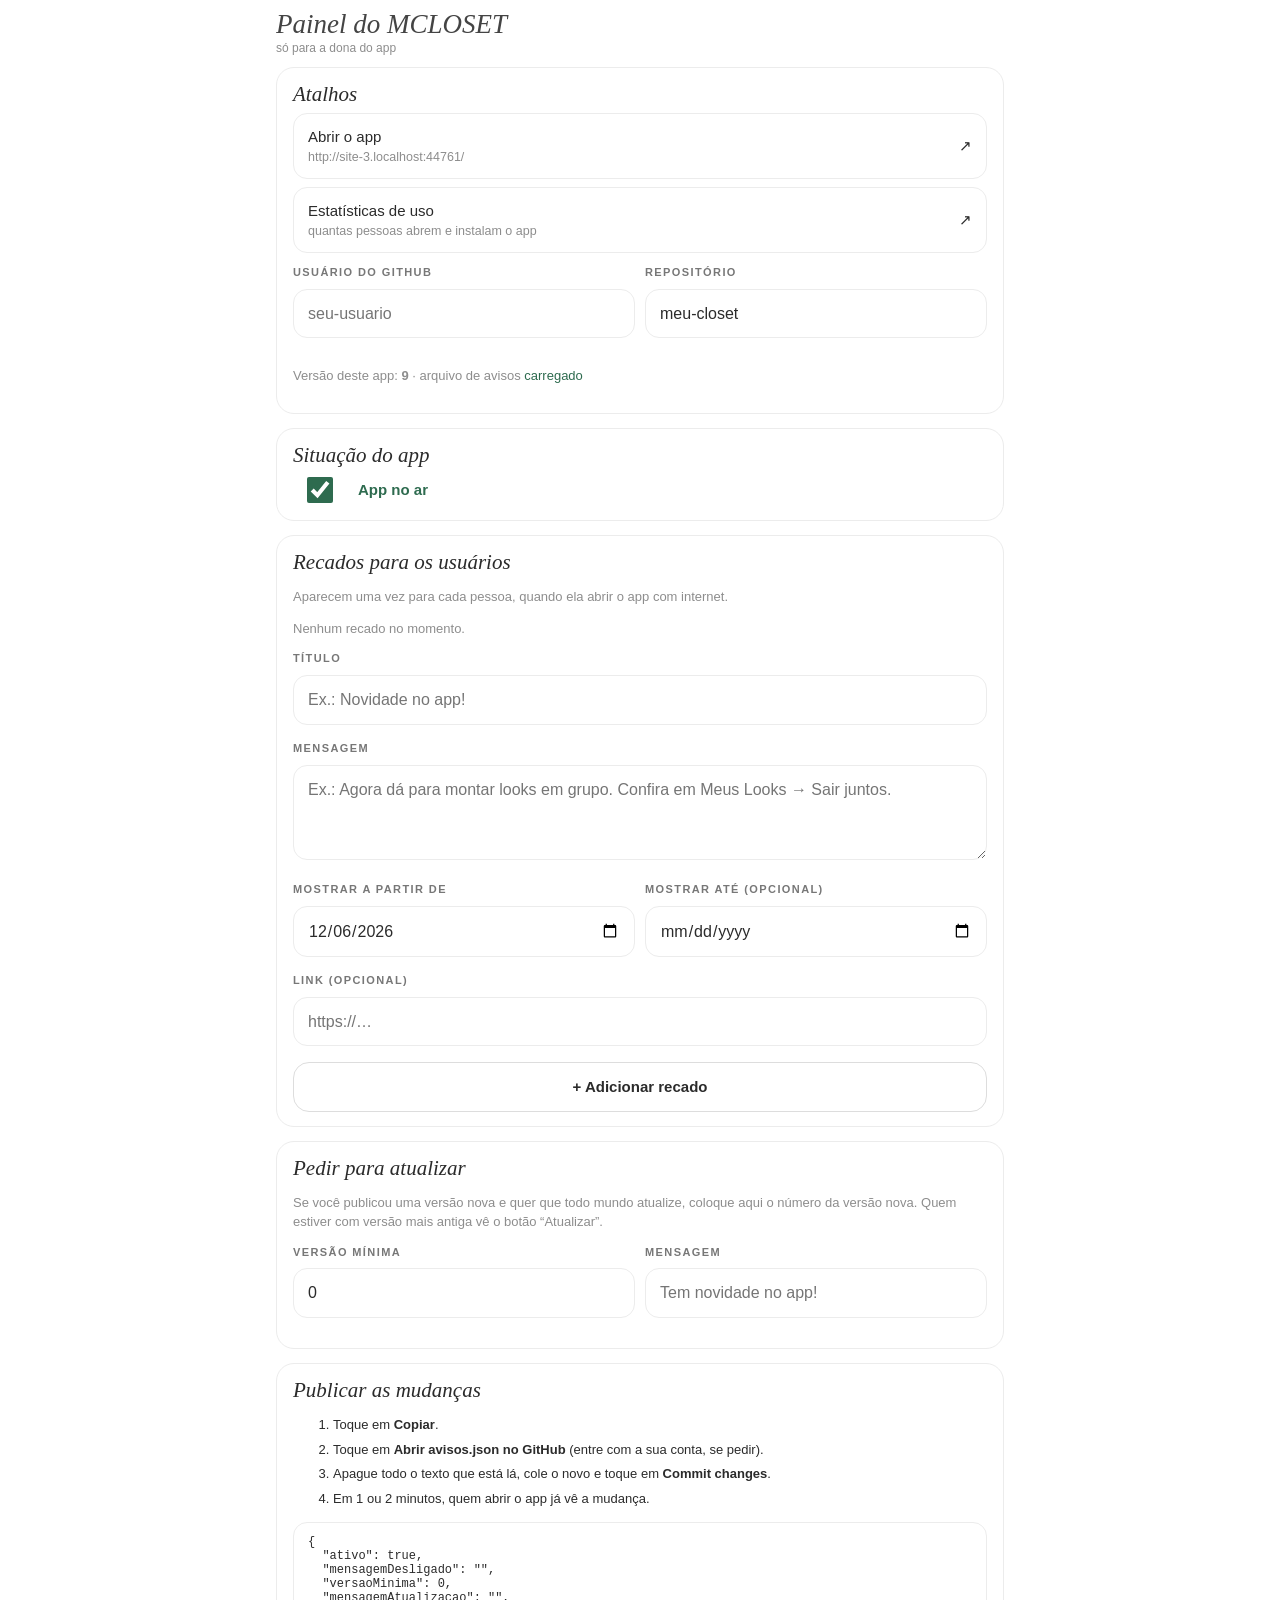
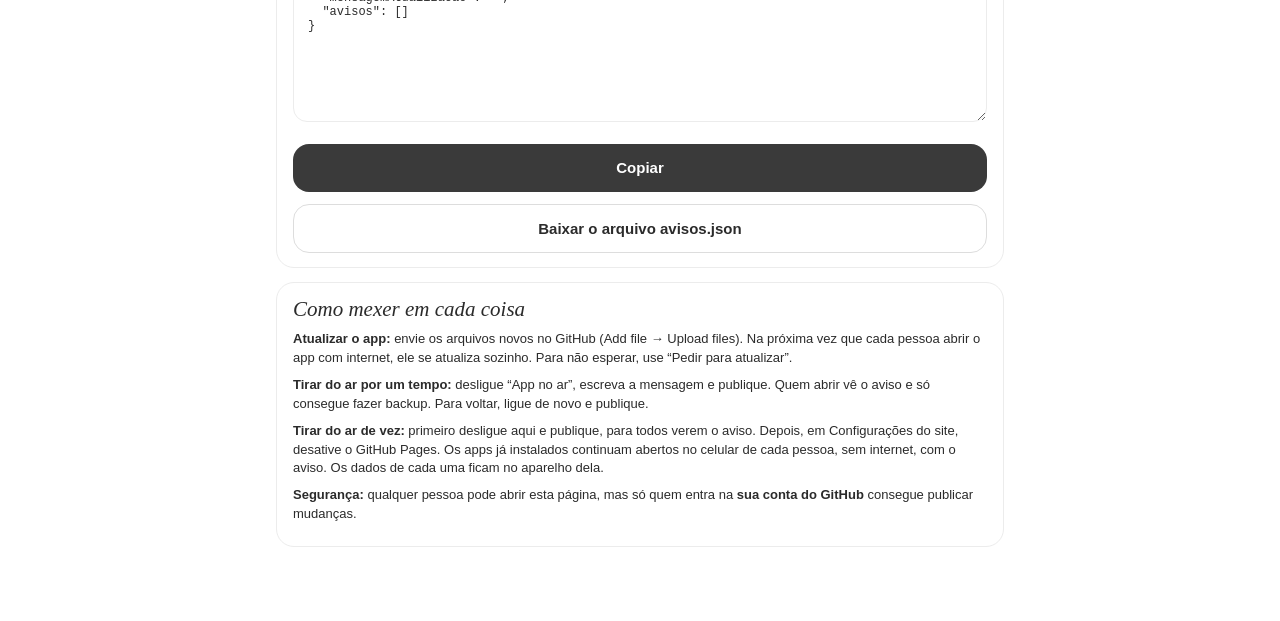
==== commit 5e4c8903: "Add files via upload" ====
--- a/admin.html
+++ b/admin.html
@@ -3,7 +3,7 @@
 <head>
   <meta charset="utf-8">
   <meta name="viewport" content="width=device-width, initial-scale=1, viewport-fit=cover">
-  <title>Painel do Meu Closet</title>
+  <title>Painel do MCLOSET</title>
   <meta name="robots" content="noindex">
   <link rel="icon" type="image/png" href="icons/icon-192.png">
   <link rel="stylesheet" href="css/app.css">
@@ -25,7 +25,7 @@
 </head>
 <body>
 <main>
-  <header class="top"><div class="top-title"><h1>Painel do Meu Closet</h1><div class="top-sub">só para a dona do app</div></div></header>
+  <header class="top"><div class="top-title"><h1>Painel do MCLOSET</h1><div class="top-sub">só para a dona do app</div></div></header>
   <div id="app"><p class="muted">Carregando…</p></div>
 </main>
 <div id="toast" class="toast"></div>
@@ -41,7 +41,9 @@
 const gh = (() => {
   const m = location.hostname.match(/^([^.]+)\.github\.io$/);
   const user = m ? m[1] : (localStorage.getItem('gh-user') || '');
-  const repo = m ? (location.pathname.split('/').filter(Boolean)[0] || `${user}.github.io`) : (localStorage.getItem('gh-repo') || 'meu-closet');
+  // em usuario.github.io/meu-closet/ o repositório é "meu-closet"; em usuario.github.io/ (sem pasta) é "usuario.github.io"
+  const first = location.pathname.split('/').filter(Boolean)[0] || '';
+  const repo = m ? (first && !first.includes('.') ? first : `${user}.github.io`) : (localStorage.getItem('gh-repo') || 'meu-closet');
   return { user, repo };
 })();
 const repoUrl = () => gh.user ? `https://github.com/${gh.user}/${gh.repo}` : '';
@@ -139,7 +141,7 @@
 }
 document.addEventListener('input', sync);
 document.addEventListener('change', e => {
-  if (e.target.id === 'ativo') { sync(); data.ativo = e.target.checked; if (!data.ativo && !data.mensagemDesligado) data.mensagemDesligado = 'O Meu Closet está em manutenção. Volta logo!'; draw(); }
+  if (e.target.id === 'ativo') { sync(); data.ativo = e.target.checked; if (!data.ativo && !data.mensagemDesligado) data.mensagemDesligado = 'O MCLOSET está em manutenção. Volta logo!'; draw(); }
   if (e.target.id === 'ghu' || e.target.id === 'ghr') draw();
 });
 document.addEventListener('click', async e => {
--- a/css/app.css
+++ b/css/app.css
@@ -42,7 +42,7 @@
 .top { display: flex; align-items: center; gap: 8px; padding: 14px 0 10px; min-height: 64px; position: sticky; top: 0; background: rgba(255,255,255,.94); backdrop-filter: blur(10px); -webkit-backdrop-filter: blur(10px); z-index: 20; margin: 0 -16px; padding-left: 16px; padding-right: 16px; padding-top: calc(10px + var(--safe-t)); }
 .top-title { flex: 1; min-width: 0; }
 .top h1 { font: italic 400 27px/1.1 var(--serif); margin: 0; white-space: nowrap; overflow: hidden; text-overflow: ellipsis; color: #444; }
-.top h1.logo { font-size: 30px; font-weight: 600; letter-spacing: -.5px; color: #555; }
+.top h1.logo { font: 600 25px/1.1 var(--serif); font-style: normal; letter-spacing: 4px; color: #4a4a4a; }
 .top-sub { font-size: 12px; color: var(--muted); white-space: nowrap; overflow: hidden; text-overflow: ellipsis; }
 .top-right { display: flex; align-items: center; gap: 2px; }
 .icon-btn { width: 40px; height: 40px; display: inline-grid; place-items: center; border-radius: 50%; color: #777; position: relative; flex: none; }
@@ -506,53 +506,53 @@
 .hrow .ht { height: 10px; background: var(--soft); border-radius: 5px; overflow: hidden; }
 .hrow .ht span { display: block; height: 100%; background: var(--wine); border-radius: 0 5px 5px 0; }
 .hrow b { font-size: 13px; font-weight: 600; }
-
-/* ---------- hoje / felicidade / metas ---------- */
-.today-empty { width: 100%; display: flex; align-items: center; gap: 10px; background: linear-gradient(135deg, #eef5fc, #fdf6ec); border-radius: 16px; padding: 12px 14px; margin-bottom: 10px; font-size: 13.5px; text-align: left; }
-.today-empty span { flex: 1; } .today-empty b { color: var(--wine); font-size: 13px; }
-.today-empty .ic { color: #c48a2a; }
-.today-card { background: linear-gradient(135deg, #eef5fc, #fdf6ec); border-radius: 18px; padding: 12px 14px; margin-bottom: 10px; }
-.tc-row { display: flex; justify-content: space-between; align-items: center; }
-.tc-city { display: inline-flex; align-items: center; gap: 2px; font-weight: 600; font-size: 14px; }
-.tc-city .ic { width: 15px; height: 15px; }
-.tc-main { display: flex; align-items: center; gap: 12px; margin: 4px 0 8px; }
-.tc-main > b { font: 300 40px/1 var(--sans); }
-.tc-main span { display: block; font-size: 14px; }
-.tc-main small { color: #666; font-size: 12px; }
-.tc-recs { display: flex; gap: 8px; overflow-x: auto; scrollbar-width: none; margin-bottom: 10px; }
-.tc-recs span { flex: none; display: flex; flex-direction: column; align-items: center; gap: 2px; background: #fff; border-radius: 12px; padding: 6px 10px; font-size: 11px; }
-.tc-recs i { font-style: normal; font-size: 20px; }
-.today-card .btn { background: var(--wine); }
-.happy-mini { display: flex; align-items: center; gap: 10px; border: 1px solid var(--line); border-radius: 16px; padding: 8px 12px; margin-bottom: 12px; }
-.happy-mini .he { font-size: 26px; }
-.happy-mini span:nth-child(2) { flex: 1; } .happy-mini small { display: block; font-size: 11.5px; color: var(--muted); }
-.happy-mini b { font-size: 15px; } .happy-mini .ic { color: #ccc; }
-.happy { border: 1px solid var(--line); border-radius: 22px; padding: 12px 16px 14px; margin-bottom: 14px; text-align: center; }
-.happy-head { display: flex; align-items: center; justify-content: space-between; text-align: left; }
-.happy-gauge { position: relative; width: 220px; margin: 4px auto 0; }
-.gauge-svg { width: 100%; display: block; }
-.happy-num { position: absolute; left: 0; right: 0; bottom: -4px; display: flex; flex-direction: column; align-items: center; }
-.happy-num span { font-size: 30px; line-height: 1; margin-bottom: 18px; }
-.happy-num b { font: 400 22px var(--sans); position: absolute; bottom: -24px; }
-.happy-txt { font: italic 17px var(--serif); margin: 30px 0 6px; }
-.goals { display: grid; grid-template-columns: 1fr; gap: 10px; margin-bottom: 14px; }
-@media (min-width: 560px) { .goals { grid-template-columns: 1fr 1fr; } }
-.goal { background: var(--soft); border-radius: 16px; padding: 12px 14px; display: flex; flex-direction: column; gap: 6px; }
-.goal-h { display: flex; justify-content: space-between; align-items: center; }
-.goal .btn { align-self: flex-start; }
-.meta-bar { position: relative; height: 10px; background: #e6e2df; border-radius: 5px; }
-.meta-bar span { display: block; height: 100%; background: var(--ok); border-radius: 5px; }
-.meta-bar i { position: absolute; top: -4px; width: 2px; height: 18px; background: var(--ink); }
-.nb-days b { font: italic 30px var(--serif); }
-.cmp-legend { display: flex; gap: 14px; margin-bottom: 8px; color: #555; }
-.cmp-legend i { display: inline-block; width: 10px; height: 10px; border-radius: 3px; margin-right: 5px; }
-.cmp-legend i.now, .cmp-bar.now span { background: var(--wine); }
-.cmp-legend i.prev, .cmp-bar.prev span { background: #c9c6bf; }
-.cmp { margin: 10px 0 12px; }
-.cmp-h { display: flex; justify-content: space-between; font-size: 13.5px; margin-bottom: 4px; }
-.cmp-bar { display: flex; align-items: center; gap: 8px; height: 14px; margin: 3px 0; }
-.cmp-bar span { height: 10px; border-radius: 0 5px 5px 0; min-width: 2px; }
-.cmp-bar b { font-size: 12px; font-weight: 600; white-space: nowrap; }
-.delta { font-size: 12px; font-weight: 600; padding: 1px 7px; border-radius: 8px; }
-.delta.good { background: #e6f4ec; color: #1e6b45; }
-.delta.bad { background: #fdecea; color: #a8322b; }
+
+/* ---------- hoje / felicidade / metas ---------- */
+.today-empty { width: 100%; display: flex; align-items: center; gap: 10px; background: linear-gradient(135deg, #eef5fc, #fdf6ec); border-radius: 16px; padding: 12px 14px; margin-bottom: 10px; font-size: 13.5px; text-align: left; }
+.today-empty span { flex: 1; } .today-empty b { color: var(--wine); font-size: 13px; }
+.today-empty .ic { color: #c48a2a; }
+.today-card { background: linear-gradient(135deg, #eef5fc, #fdf6ec); border-radius: 18px; padding: 12px 14px; margin-bottom: 10px; }
+.tc-row { display: flex; justify-content: space-between; align-items: center; }
+.tc-city { display: inline-flex; align-items: center; gap: 2px; font-weight: 600; font-size: 14px; }
+.tc-city .ic { width: 15px; height: 15px; }
+.tc-main { display: flex; align-items: center; gap: 12px; margin: 4px 0 8px; }
+.tc-main > b { font: 300 40px/1 var(--sans); }
+.tc-main span { display: block; font-size: 14px; }
+.tc-main small { color: #666; font-size: 12px; }
+.tc-recs { display: flex; gap: 8px; overflow-x: auto; scrollbar-width: none; margin-bottom: 10px; }
+.tc-recs span { flex: none; display: flex; flex-direction: column; align-items: center; gap: 2px; background: #fff; border-radius: 12px; padding: 6px 10px; font-size: 11px; }
+.tc-recs i { font-style: normal; font-size: 20px; }
+.today-card .btn { background: var(--wine); }
+.happy-mini { display: flex; align-items: center; gap: 10px; border: 1px solid var(--line); border-radius: 16px; padding: 8px 12px; margin-bottom: 12px; }
+.happy-mini .he { font-size: 26px; }
+.happy-mini span:nth-child(2) { flex: 1; } .happy-mini small { display: block; font-size: 11.5px; color: var(--muted); }
+.happy-mini b { font-size: 15px; } .happy-mini .ic { color: #ccc; }
+.happy { border: 1px solid var(--line); border-radius: 22px; padding: 12px 16px 14px; margin-bottom: 14px; text-align: center; }
+.happy-head { display: flex; align-items: center; justify-content: space-between; text-align: left; }
+.happy-gauge { position: relative; width: 220px; margin: 4px auto 0; }
+.gauge-svg { width: 100%; display: block; }
+.happy-num { position: absolute; left: 0; right: 0; bottom: -4px; display: flex; flex-direction: column; align-items: center; }
+.happy-num span { font-size: 30px; line-height: 1; margin-bottom: 18px; }
+.happy-num b { font: 400 22px var(--sans); position: absolute; bottom: -24px; }
+.happy-txt { font: italic 17px var(--serif); margin: 30px 0 6px; }
+.goals { display: grid; grid-template-columns: 1fr; gap: 10px; margin-bottom: 14px; }
+@media (min-width: 560px) { .goals { grid-template-columns: 1fr 1fr; } }
+.goal { background: var(--soft); border-radius: 16px; padding: 12px 14px; display: flex; flex-direction: column; gap: 6px; }
+.goal-h { display: flex; justify-content: space-between; align-items: center; }
+.goal .btn { align-self: flex-start; }
+.meta-bar { position: relative; height: 10px; background: #e6e2df; border-radius: 5px; }
+.meta-bar span { display: block; height: 100%; background: var(--ok); border-radius: 5px; }
+.meta-bar i { position: absolute; top: -4px; width: 2px; height: 18px; background: var(--ink); }
+.nb-days b { font: italic 30px var(--serif); }
+.cmp-legend { display: flex; gap: 14px; margin-bottom: 8px; color: #555; }
+.cmp-legend i { display: inline-block; width: 10px; height: 10px; border-radius: 3px; margin-right: 5px; }
+.cmp-legend i.now, .cmp-bar.now span { background: var(--wine); }
+.cmp-legend i.prev, .cmp-bar.prev span { background: #c9c6bf; }
+.cmp { margin: 10px 0 12px; }
+.cmp-h { display: flex; justify-content: space-between; font-size: 13.5px; margin-bottom: 4px; }
+.cmp-bar { display: flex; align-items: center; gap: 8px; height: 14px; margin: 3px 0; }
+.cmp-bar span { height: 10px; border-radius: 0 5px 5px 0; min-width: 2px; }
+.cmp-bar b { font-size: 12px; font-weight: 600; white-space: nowrap; }
+.delta { font-size: 12px; font-weight: 600; padding: 1px 7px; border-radius: 8px; }
+.delta.good { background: #e6f4ec; color: #1e6b45; }
+.delta.bad { background: #fdecea; color: #a8322b; }
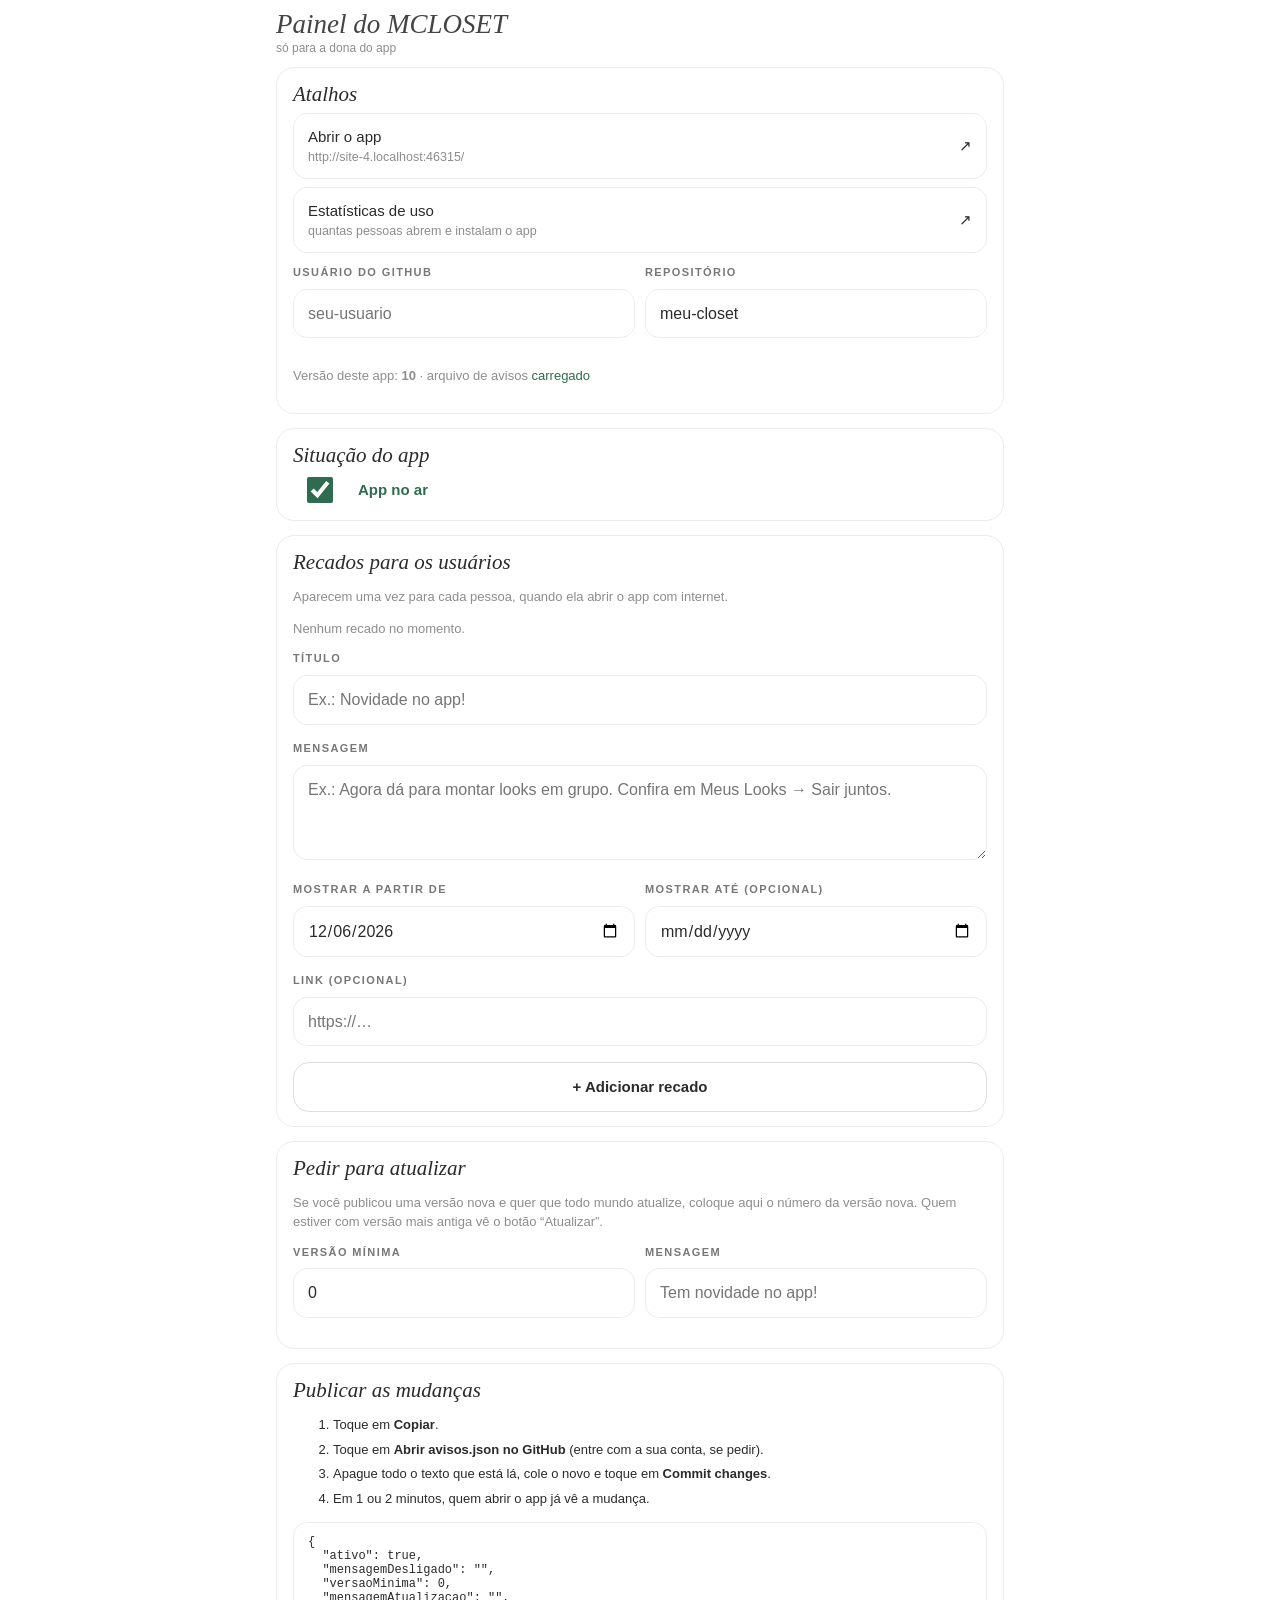
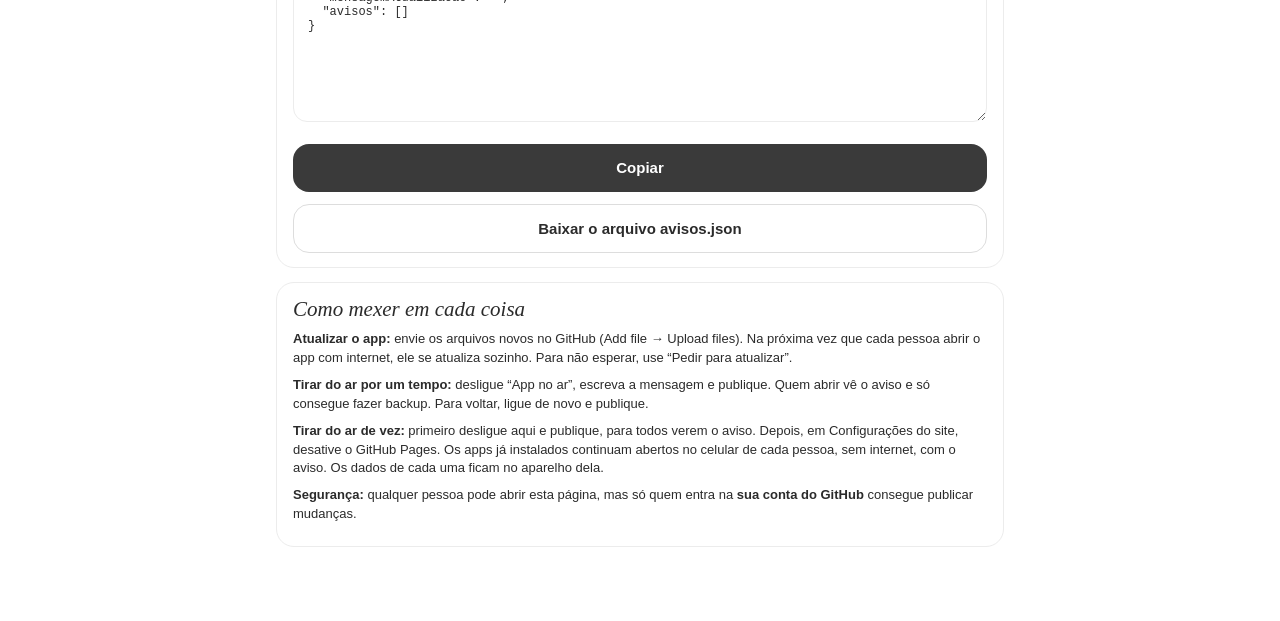
==== commit 00953f7c: "Add files via upload" ====
--- a/admin.html
+++ b/admin.html
@@ -31,6 +31,7 @@
 <div id="toast" class="toast"></div>
 <script type="module">
 import { CONFIG } from './js/config.js';
+import { copyToClipboard } from './js/util.js';
 
 const $ = s => document.querySelector(s);
 const esc = s => String(s ?? '').replace(/[&<>"']/g, c => ({ '&': '&amp;', '<': '&lt;', '>': '&gt;', '"': '&quot;', "'": '&#39;' }[c]));
@@ -159,7 +160,8 @@
     draw(); toast('Recado adicionado — agora publique.');
   } else if (a.dataset.act === 'copy') {
     sync();
-    try { await navigator.clipboard.writeText(json()); toast('Copiado!'); } catch { $('#json').select(); toast('Selecionado — copie.'); }
+    const ok = await copyToClipboard(json());
+    if (ok) toast('Copiado!'); else { $('#json').select(); toast('Selecionado — copie.'); }
   } else if (a.dataset.act === 'dl') {
     sync();
     const url = URL.createObjectURL(new Blob([json()], { type: 'application/json' }));
--- a/css/app.css
+++ b/css/app.css
@@ -556,3 +556,11 @@
 .delta { font-size: 12px; font-weight: 600; padding: 1px 7px; border-radius: 8px; }
 .delta.good { background: #e6f4ec; color: #1e6b45; }
 .delta.bad { background: #fdecea; color: #a8322b; }
+
+img.missing { visibility: hidden; }
+
+.lfoot { display: flex; align-items: center; justify-content: space-between; gap: 6px; }
+.lfoot .chip { padding: 5px 10px; font-size: 11.5px; }
+.lfoot .chip .ic { width: 14px; height: 14px; }
+
+.danger-link { color: #b3261e; margin: 14px 0 0; display: block; }
